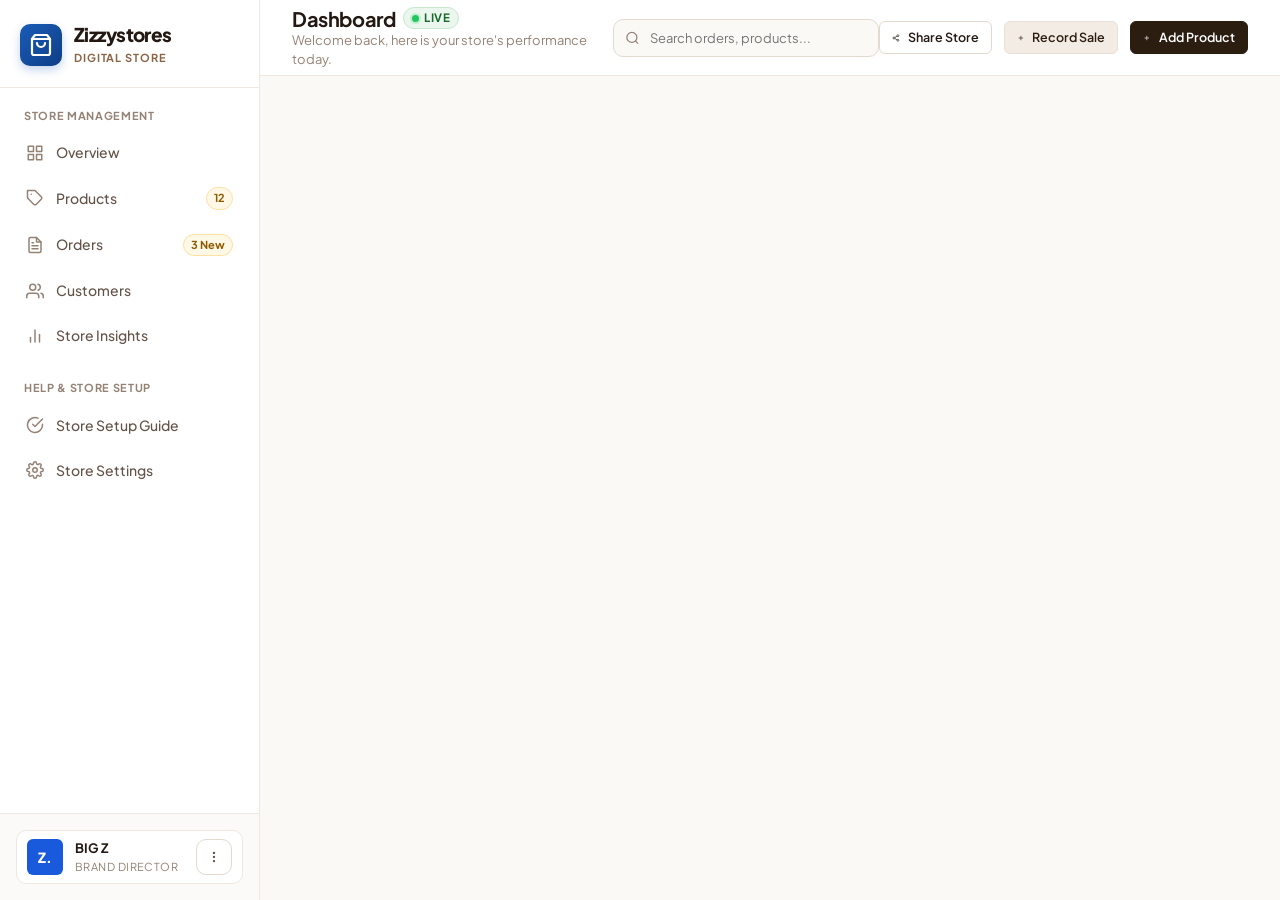
==== index.html @ 7c6d1702 "zizzystores" ====
<!DOCTYPE html>
<html lang="en">
<head>
  <meta charset="UTF-8">
  <meta name="viewport" content="width=device-width, initial-scale=1.0">
  <title>Zizzystores — Store Management Dashboard</title>
  <meta name="description" content="Simple, elegant, and beginner-friendly ecommerce management dashboard for Zizzystores.">

  <!-- Google Fonts: Plus Jakarta Sans -->
  <link rel="preconnect" href="https://fonts.googleapis.com">
  <link rel="preconnect" href="https://fonts.gstatic.com" crossorigin>
  <link href="https://fonts.googleapis.com/css2?family=Plus+Jakarta+Sans:wght@400;500;600;700;800&display=swap" rel="stylesheet">

  <!-- Zizzystores Stylesheets -->
  <link rel="stylesheet" href="css/variables.css">
  <link rel="stylesheet" href="css/base.css">
  <link rel="stylesheet" href="css/layout.css">
  <link rel="stylesheet" href="css/components.css">
  <link rel="stylesheet" href="css/responsive.css">
</head>
<body>

  <!-- Pure CSS Tab Routing Radio Controls -->
  <input type="radio" name="dashboard-tab" id="tab-overview" class="tab-radio" checked>
  <input type="radio" name="dashboard-tab" id="tab-products" class="tab-radio">
  <input type="radio" name="dashboard-tab" id="tab-orders" class="tab-radio">
  <input type="radio" name="dashboard-tab" id="tab-customers" class="tab-radio">
  <input type="radio" name="dashboard-tab" id="tab-insights" class="tab-radio">
  <input type="radio" name="dashboard-tab" id="tab-guide" class="tab-radio">
  <input type="radio" name="dashboard-tab" id="tab-settings" class="tab-radio">

  <div class="app-container">

    <!-- ====================================================================
         Sidebar Navigation
         ==================================================================== -->
    <aside class="sidebar" aria-label="Main Navigation">
      <!-- Brand Logo Header -->
      <div class="sidebar-header">
        <div class="brand-badge">
          <div class="brand-logo-box" aria-hidden="true">
            <svg viewBox="0 0 24 24" fill="none" stroke="currentColor" stroke-width="2.2" stroke-linecap="round" stroke-linejoin="round">
              <path d="M6 2L3 6v14a2 2 0 0 0 2 2h14a2 2 0 0 0 2-2V6l-3-4z"></path>
              <line x1="3" y1="6" x2="21" y2="6"></line>
              <path d="M16 10a4 4 0 0 1-8 0"></path>
            </svg>
          </div>
          <div>
            <span class="brand-logo-text">Zizzystores</span>
            <span class="brand-subtext">Digital Store</span>
          </div>
        </div>
      </div>

      <!-- Navigation Links -->
      <nav class="sidebar-nav">
        <!-- Main Group -->
        <div class="nav-group">
          <span class="nav-group-title">Store Management</span>
          <ul class="nav-list">
            <li>
              <label for="tab-overview" class="nav-item" tabindex="0">
                <span class="nav-item-content">
                  <svg class="nav-icon" viewBox="0 0 24 24" fill="none" stroke="currentColor" stroke-width="2" stroke-linecap="round" stroke-linejoin="round">
                    <rect x="3" y="3" width="7" height="7"></rect>
                    <rect x="14" y="3" width="7" height="7"></rect>
                    <rect x="14" y="14" width="7" height="7"></rect>
                    <rect x="3" y="14" width="7" height="7"></rect>
                  </svg>
                  <span>Overview</span>
                </span>
              </label>
            </li>
            <li>
              <label for="tab-products" class="nav-item" tabindex="0">
                <span class="nav-item-content">
                  <svg class="nav-icon" viewBox="0 0 24 24" fill="none" stroke="currentColor" stroke-width="2" stroke-linecap="round" stroke-linejoin="round">
                    <path d="M20.59 13.41l-7.17 7.17a2 2 0 0 1-2.83 0L2 12V2h10l8.59 8.59a2 2 0 0 1 0 2.82z"></path>
                    <line x1="7" y1="7" x2="7.01" y2="7"></line>
                  </svg>
                  <span>Products</span>
                </span>
                <span class="nav-badge">12</span>
              </label>
            </li>
            <li>
              <label for="tab-orders" class="nav-item" tabindex="0">
                <span class="nav-item-content">
                  <svg class="nav-icon" viewBox="0 0 24 24" fill="none" stroke="currentColor" stroke-width="2" stroke-linecap="round" stroke-linejoin="round">
                    <path d="M14 2H6a2 2 0 0 0-2 2v16a2 2 0 0 0 2 2h12a2 2 0 0 0 2-2V8z"></path>
                    <polyline points="14 2 14 8 20 8"></polyline>
                    <line x1="16" y1="13" x2="8" y2="13"></line>
                    <line x1="16" y1="17" x2="8" y2="17"></line>
                    <polyline points="10 9 9 9 8 9"></polyline>
                  </svg>
                  <span>Orders</span>
                </span>
                <span class="nav-badge">3 New</span>
              </label>
            </li>
            <li>
              <label for="tab-customers" class="nav-item" tabindex="0">
                <span class="nav-item-content">
                  <svg class="nav-icon" viewBox="0 0 24 24" fill="none" stroke="currentColor" stroke-width="2" stroke-linecap="round" stroke-linejoin="round">
                    <path d="M17 21v-2a4 4 0 0 0-4-4H5a4 4 0 0 0-4 4v2"></path>
                    <circle cx="9" cy="7" r="4"></circle>
                    <path d="M23 21v-2a4 4 0 0 0-3-3.87"></path>
                    <path d="M16 3.13a4 4 0 0 1 0 7.75"></path>
                  </svg>
                  <span>Customers</span>
                </span>
              </label>
            </li>
            <li>
              <label for="tab-insights" class="nav-item" tabindex="0">
                <span class="nav-item-content">
                  <svg class="nav-icon" viewBox="0 0 24 24" fill="none" stroke="currentColor" stroke-width="2" stroke-linecap="round" stroke-linejoin="round">
                    <line x1="18" y1="20" x2="18" y2="10"></line>
                    <line x1="12" y1="20" x2="12" y2="4"></line>
                    <line x1="6" y1="20" x2="6" y2="14"></line>
                  </svg>
                  <span>Store Insights</span>
                </span>
              </label>
            </li>
          </ul>
        </div>

        <!-- Secondary Guidance Group -->
        <div class="nav-group">
          <span class="nav-group-title">Help & Store Setup</span>
          <ul class="nav-list">
            <li>
              <label for="tab-guide" class="nav-item" tabindex="0">
                <span class="nav-item-content">
                  <svg class="nav-icon" viewBox="0 0 24 24" fill="none" stroke="currentColor" stroke-width="2" stroke-linecap="round" stroke-linejoin="round">
                    <path d="M22 11.08V12a10 10 0 1 1-5.93-9.14"></path>
                    <polyline points="22 4 12 14.01 9 11.01"></polyline>
                  </svg>
                  <span>Store Setup Guide</span>
                </span>
              </label>
            </li>
            <li>
              <label for="tab-settings" class="nav-item" tabindex="0">
                <span class="nav-item-content">
                  <svg class="nav-icon" viewBox="0 0 24 24" fill="none" stroke="currentColor" stroke-width="2" stroke-linecap="round" stroke-linejoin="round">
                    <circle cx="12" cy="12" r="3"></circle>
                    <path d="M19.4 15a1.65 1.65 0 0 0 .33 1.82l.06.06a2 2 0 0 1 0 2.83 2 2 0 0 1-2.83 0l-.06-.06a1.65 1.65 0 0 0-1.82-.33 1.65 1.65 0 0 0-1 1.51V21a2 2 0 0 1-2 2 2 2 0 0 1-2-2v-.09A1.65 1.65 0 0 0 9 19.4a1.65 1.65 0 0 0-1.82.33l-.06.06a2 2 0 0 1-2.83 0 2 2 0 0 1 0-2.83l.06-.06a1.65 1.65 0 0 0 .33-1.82 1.65 1.65 0 0 0-1.51-1H3a2 2 0 0 1-2-2 2 2 0 0 1 2-2h.09A1.65 1.65 0 0 0 4.6 9a1.65 1.65 0 0 0-.33-1.82l-.06-.06a2 2 0 0 1 0-2.83 2 2 0 0 1 2.83 0l.06.06a1.65 1.65 0 0 0 1.82.33H9a1.65 1.65 0 0 0 1-1.51V3a2 2 0 0 1 2-2 2 2 0 0 1 2 2v.09a1.65 1.65 0 0 0 1 1.51 1.65 1.65 0 0 0 1.82-.33l.06-.06a2 2 0 0 1 2.83 0 2 2 0 0 1 0 2.83l-.06.06a1.65 1.65 0 0 0-.33 1.82V9a1.65 1.65 0 0 0 1.51 1H21a2 2 0 0 1 2 2 2 2 0 0 1-2 2h-.09a1.65 1.65 0 0 0-1.51 1z"></path>
                  </svg>
                  <span>Store Settings</span>
                </span>
              </label>
            </li>
          </ul>
        </div>
      </nav>

      <!-- Sidebar User Profile Footer -->
      <div class="sidebar-footer">
        <div class="user-profile-card">
          <div class="user-avatar" aria-hidden="true">Z.</div>
          <div class="user-details">
            <p class="user-name">BIG Z</p>
            <p class="user-role">Brand Director</p>
          </div>
          <a href="#modal-settings" class="btn-icon" title="Account Details" aria-label="Account Details">
            <svg width="14" height="14" viewBox="0 0 24 24" fill="none" stroke="currentColor" stroke-width="2">
              <circle cx="12" cy="12" r="1"></circle>
              <circle cx="12" cy="5" r="1"></circle>
              <circle cx="12" cy="19" r="1"></circle>
            </svg>
          </a>
        </div>
      </div>
    </aside>

    <!-- ====================================================================
         Main Wrapper & Header
         ==================================================================== -->
    <main class="main-wrapper">
      
      <!-- Top Application Header -->
      <header class="top-header">
        <div class="header-left">
          <div class="header-title-wrap">
            <h1>
              <span>Dashboard</span>
              <span class="badge badge-success">
                <span class="status-dot dot-green"></span> Live
              </span>
            </h1>
            <p class="header-subtitle">Welcome back, here is your store's performance today.</p>
          </div>
        </div>

        <!-- Global Search -->
        <div class="header-search">
          <svg class="search-icon" viewBox="0 0 24 24" fill="none" stroke="currentColor" stroke-width="2">
            <circle cx="11" cy="11" r="8"></circle>
            <line x1="21" y1="21" x2="16.65" y2="16.65"></line>
          </svg>
          <input type="search" class="search-input" placeholder="Search orders, products..." aria-label="Search dashboard">
        </div>

        <!-- Header Quick Action Buttons -->
        <div class="header-actions">
          <a href="#modal-share-store" class="btn btn-secondary btn-sm" title="Share store link with buyers">
            <svg width="14" height="14" viewBox="0 0 24 24" fill="none" stroke="currentColor" stroke-width="2">
              <circle cx="18" cy="5" r="3"></circle>
              <circle cx="6" cy="12" r="3"></circle>
              <circle cx="18" cy="19" r="3"></circle>
              <line x1="8.59" y1="13.51" x2="15.42" y2="17.49"></line>
              <line x1="15.41" y1="6.51" x2="8.59" y2="10.49"></line>
            </svg>
            <span>Share Store</span>
          </a>
          <a href="#modal-record-sale" class="btn btn-accent btn-sm" title="Record an offline or WhatsApp sale">
            <svg width="14" height="14" viewBox="0 0 24 24" fill="none" stroke="currentColor" stroke-width="2">
              <line x1="12" y1="5" x2="12" y2="19"></line>
              <line x1="5" y1="12" x2="19" y2="12"></line>
            </svg>
            <span>Record Sale</span>
          </a>
          <a href="#modal-add-product" class="btn btn-primary btn-sm" title="Add a new product to your store">
            <svg width="14" height="14" viewBox="0 0 24 24" fill="none" stroke="currentColor" stroke-width="2">
              <line x1="12" y1="5" x2="12" y2="19"></line>
              <line x1="5" y1="12" x2="19" y2="12"></line>
            </svg>
            <span>Add Product</span>
          </a>
        </div>
      </header>

      <!-- Main Body Container -->
      <div class="content-body">

        <!-- ====================================================================
             VIEW 1: OVERVIEW (HOME DASHBOARD)
             ==================================================================== -->
        <section id="view-overview" class="view-section">
          
          <!-- Store Profile Hero Card -->
          <div class="store-profile-banner">
            <div class="store-profile-left">
              <div class="store-logo-avatar">
                <svg viewBox="0 0 24 24" fill="none" stroke="currentColor" stroke-width="2" stroke-linecap="round" stroke-linejoin="round">
                  <path d="M6 2L3 6v14a2 2 0 0 0 2 2h14a2 2 0 0 0 2-2V6l-3-4z"></path>
                  <line x1="3" y1="6" x2="21" y2="6"></line>
                  <path d="M16 10a4 4 0 0 1-8 0"></path>
                </svg>
              </div>
              <div class="store-info-meta">
                <span class="store-tagline-pill">
                  <span class="status-dot dot-green"></span> Brand Profile
                </span>
                <h2 class="store-name-title">Zizzystores</h2>
                <div class="store-contact-row">
                  <span class="contact-item">
                    <strong>Email:</strong> diorbaron2@gmail.com
                  </span>
                  <span class="contact-item">
                    <strong>Phone / WhatsApp:</strong> 09153625566
                  </span>
                </div>
              </div>
            </div>

            <div class="store-profile-right">
              <a href="#modal-share-store" class="live-domain-card" title="Open live store link modal">
                <span class="live-domain-label">Live Storefront</span>
                <span class="live-domain-url">
                  www.zizzystores.com
                  <svg width="14" height="14" viewBox="0 0 24 24" fill="none" stroke="currentColor" stroke-width="2">
                    <line x1="7" y1="17" x2="17" y2="7"></line>
                    <polyline points="7 7 17 7 17 17"></polyline>
                  </svg>
                </span>
              </a>
            </div>
          </div>

          <!-- "Get Your Store Ready" Beginner Progress Guide -->
          <div class="setup-guide-card">
            <div class="setup-header">
              <div class="setup-title-group">
                <h2>
                  <svg width="20" height="20" viewBox="0 0 24 24" fill="none" stroke="var(--brand-accent)" stroke-width="2">
                    <circle cx="12" cy="12" r="10"></circle>
                    <polyline points="12 6 12 12 14 14"></polyline>
                  </svg>
                  Get Your Store Ready for Buyers
                </h2>
                <p>Complete these simple steps to help customers find and buy your products easily.</p>
              </div>
              <span class="badge badge-info">3 of 4 Completed (75%)</span>
            </div>

            <!-- Progress Bar -->
            <div class="setup-progress-wrapper">
              <div class="progress-info">
                <span>Setup Progress</span>
                <span>75% Complete</span>
              </div>
              <div class="progress-bar-track">
                <div class="progress-bar-fill"></div>
              </div>
            </div>

            <!-- 4 Setup Steps -->
            <div class="setup-steps-grid">
              <div class="setup-step-item completed">
                <div class="step-top">
                  <span class="step-icon-badge">✓</span>
                  <div class="step-details">
                    <h3>1. Add First Products</h3>
                    <p>12 products listed in your online catalog.</p>
                  </div>
                </div>
                <span class="badge badge-success">Done</span>
              </div>

              <div class="setup-step-item completed">
                <div class="step-top">
                  <span class="step-icon-badge">✓</span>
                  <div class="step-details">
                    <h3>2. Connect WhatsApp</h3>
                    <p>Phone: 09153625566 configured for orders.</p>
                  </div>
                </div>
                <span class="badge badge-success">Done</span>
              </div>

              <div class="setup-step-item completed">
                <div class="step-top">
                  <span class="step-icon-badge">✓</span>
                  <div class="step-details">
                    <h3>3. Set Delivery Fees</h3>
                    <p>Standard delivery rates set for Lagos & Nationwide.</p>
                  </div>
                </div>
                <span class="badge badge-success">Done</span>
              </div>

              <div class="setup-step-item pending">
                <div class="step-top">
                  <span class="step-icon-badge">4</span>
                  <div class="step-details">
                    <h3>4. Share Store Link</h3>
                    <p>Send your store link to friends and social media.</p>
                  </div>
                </div>
                <a href="#modal-share-store" class="btn btn-primary btn-sm">Share Now</a>
              </div>
            </div>
          </div>

          <!-- Primary Metric Cards (4 Beginner-Friendly Cards) -->
          <div class="metrics-grid">
            
            <!-- Card 1: Total Sales -->
            <div class="metric-card metric-sales">
              <div class="metric-card-top">
                <div class="metric-icon-box">
                  <svg viewBox="0 0 24 24" fill="none" stroke="currentColor" stroke-width="2">
                    <line x1="12" y1="1" x2="12" y2="23"></line>
                    <path d="M17 5H9.5a3.5 3.5 0 0 0 0 7h5a3.5 3.5 0 0 1 0 7H6"></path>
                  </svg>
                </div>
                <span class="badge badge-success">+18.4% this month</span>
              </div>
              <div class="metric-label-group">
                <span class="metric-title">Total Sales</span>
                <p class="metric-explain">Money made from completed orders</p>
              </div>
              <div class="metric-value-row">
                <span class="metric-number"><span class="currency-symbol">₦</span>145,200</span>
                <span class="metric-subtag">🟢 14 paid orders</span>
              </div>
            </div>

            <!-- Card 2: Products Listed -->
            <div class="metric-card metric-products">
              <div class="metric-card-top">
                <div class="metric-icon-box">
                  <svg viewBox="0 0 24 24" fill="none" stroke="currentColor" stroke-width="2">
                    <path d="M21 16V8a2 2 0 0 0-1-1.73l-7-4a2 2 0 0 0-2 0l-7 4A2 2 0 0 0 3 8v8a2 2 0 0 0 1 1.73l7 4a2 2 0 0 0 2 0l7-4A2 2 0 0 0 21 16z"></path>
                  </svg>
                </div>
                <span class="badge badge-warning">2 Low in Stock</span>
              </div>
              <div class="metric-label-group">
                <span class="metric-title">Products</span>
                <p class="metric-explain">Items currently listed in your store</p>
              </div>
              <div class="metric-value-row">
                <span class="metric-number">12</span>
                <span class="text-subtle-hint">10 In Stock</span>
              </div>
            </div>

            <!-- Card 3: Store Visitors -->
            <div class="metric-card metric-visitors">
              <div class="metric-card-top">
                <div class="metric-icon-box">
                  <svg viewBox="0 0 24 24" fill="none" stroke="currentColor" stroke-width="2">
                    <path d="M1 12s4-8 11-8 11 8 11 8-4 8-11 8-11-8-11-8z"></path>
                    <circle cx="12" cy="12" r="3"></circle>
                  </svg>
                </div>
                <span class="badge badge-info">+34 this week</span>
              </div>
              <div class="metric-label-group">
                <span class="metric-title">Store Visitors</span>
                <p class="metric-explain">People who viewed your online store</p>
              </div>
              <div class="metric-value-row">
                <span class="metric-number">482</span>
                <span class="text-subtle-hint">72% mobile buyers</span>
              </div>
            </div>

            <!-- Card 4: Orders to Ship -->
            <div class="metric-card metric-orders">
              <div class="metric-card-top">
                <div class="metric-icon-box">
                  <svg viewBox="0 0 24 24" fill="none" stroke="currentColor" stroke-width="2">
                    <rect x="1" y="3" width="15" height="13"></rect>
                    <polygon points="16 8 20 8 23 11 23 16 16 16 16 8"></polygon>
                    <circle cx="5.5" cy="18.5" r="2.5"></circle>
                    <circle cx="18.5" cy="18.5" r="2.5"></circle>
                  </svg>
                </div>
                <span class="badge badge-warning">Action Needed</span>
              </div>
              <div class="metric-label-group">
                <span class="metric-title">Orders to Ship</span>
                <p class="metric-explain">Paid orders waiting to be packed</p>
              </div>
              <div class="metric-value-row">
                <span class="metric-number">3</span>
                <span class="text-subtle-hint">Ready for dispatch</span>
              </div>
            </div>

          </div>

          <!-- Main Split Section (Left: Sales Activity & Orders Ledger, Right: Quick Actions & Traffic) -->
          <div class="dashboard-split-layout">
            
            <!-- Left Column -->
            <div class="split-left-col">
              
              <!-- Weekly Sales Activity Bar Chart -->
              <div class="section-card">
                <div class="card-header-row">
                  <div class="card-title-group">
                    <h2>Weekly Sales Activity</h2>
                    <p>How much money your store made each day this week</p>
                  </div>
                  <span class="badge badge-neutral">This Week</span>
                </div>

                <div class="chart-container">
                  <div class="chart-bars-wrap">
                    <div class="chart-bar-col">
                      <div class="chart-bar-fill" style="height: 45%;">
                        <span class="chart-bar-tooltip">Mon: ₦18,000</span>
                      </div>
                      <span class="chart-bar-label">Mon</span>
                    </div>

                    <div class="chart-bar-col">
                      <div class="chart-bar-fill" style="height: 60%;">
                        <span class="chart-bar-tooltip">Tue: ₦24,500</span>
                      </div>
                      <span class="chart-bar-label">Tue</span>
                    </div>

                    <div class="chart-bar-col">
                      <div class="chart-bar-fill" style="height: 30%;">
                        <span class="chart-bar-tooltip">Wed: ₦12,000</span>
                      </div>
                      <span class="chart-bar-label">Wed</span>
                    </div>

                    <div class="chart-bar-col">
                      <div class="chart-bar-fill" style="height: 75%;">
                        <span class="chart-bar-tooltip">Thu: ₦32,000</span>
                      </div>
                      <span class="chart-bar-label">Thu</span>
                    </div>

                    <div class="chart-bar-col">
                      <div class="chart-bar-fill active-day" style="height: 90%;">
                        <span class="chart-bar-tooltip">Fri: ₦38,700</span>
                      </div>
                      <span class="chart-bar-label">Fri (Today)</span>
                    </div>

                    <div class="chart-bar-col">
                      <div class="chart-bar-fill" style="height: 50%;">
                        <span class="chart-bar-tooltip">Sat: ₦20,000</span>
                      </div>
                      <span class="chart-bar-label">Sat</span>
                    </div>

                    <div class="chart-bar-col">
                      <div class="chart-bar-fill" style="height: 25%;">
                        <span class="chart-bar-tooltip">Sun: ₦8,000</span>
                      </div>
                      <span class="chart-bar-label">Sun</span>
                    </div>
                  </div>
                </div>
              </div>

              <!-- Recent Orders Ledger -->
              <div class="section-card">
                <div class="card-header-row">
                  <div class="card-title-group">
                    <h2>Recent Customer Orders</h2>
                    <p>The latest purchases made by customers</p>
                  </div>
                  <label for="tab-orders" class="card-header-link" tabindex="0" role="button">
                    View All Orders →
                  </label>
                </div>

                <div class="data-table-container">
                  <table class="data-table">
                    <thead>
                      <tr>
                        <th>Order ID</th>
                        <th>Item Purchased</th>
                        <th>Amount</th>
                        <th>Payment</th>
                        <th>Fulfillment</th>
                      </tr>
                    </thead>
                    <tbody>
                      <tr>
                        <td>
                          <strong>ORD-138901-999</strong>
                          <span class="text-subtle-hint">Today, 11:20 AM</span>
                        </td>
                        <td>
                          <div class="table-product-cell">
                            <div class="table-product-thumb">👖</div>
                            <div class="table-product-info">
                              <h4>Short Carton Colour Chinos (x2)</h4>
                              <p>Buyer: Tunde Balogun</p>
                            </div>
                          </div>
                        </td>
                        <td><strong><span class="currency-symbol">₦</span>18,500</strong></td>
                        <td><span class="badge badge-success">Paid</span></td>
                        <td><a href="#modal-order-details" class="badge badge-warning">Ready to Ship</a></td>
                      </tr>

                      <tr>
                        <td>
                          <strong>ORD-138901-998</strong>
                          <span class="text-subtle-hint">Yesterday</span>
                        </td>
                        <td>
                          <div class="table-product-cell">
                            <div class="table-product-thumb">👕</div>
                            <div class="table-product-info">
                              <h4>Vintage Oversized Tee (x1)</h4>
                              <p>Buyer: Chidinma Eze</p>
                            </div>
                          </div>
                        </td>
                        <td><strong><span class="currency-symbol">₦</span>12,000</strong></td>
                        <td><span class="badge badge-success">Paid</span></td>
                        <td><span class="badge badge-info">Shipped</span></td>
                      </tr>

                      <tr>
                        <td>
                          <strong>ORD-138901-997</strong>
                          <span class="text-subtle-hint">2 days ago</span>
                        </td>
                        <td>
                          <div class="table-product-cell">
                            <div class="table-product-thumb">🧥</div>
                            <div class="table-product-info">
                              <h4>Cargo Streetwear Pants (x1)</h4>
                              <p>Buyer: Femi Adeyemi</p>
                            </div>
                          </div>
                        </td>
                        <td><strong><span class="currency-symbol">₦</span>22,000</strong></td>
                        <td><span class="badge badge-success">Paid</span></td>
                        <td><span class="badge badge-success">Delivered</span></td>
                      </tr>

                      <tr>
                        <td>
                          <strong>ORD-138901-996</strong>
                          <span class="text-subtle-hint">3 days ago</span>
                        </td>
                        <td>
                          <div class="table-product-cell">
                            <div class="table-product-thumb">🧦</div>
                            <div class="table-product-info">
                              <h4>Premium Cotton Crew Socks (x3)</h4>
                              <p>Buyer: Amaka Obi</p>
                            </div>
                          </div>
                        </td>
                        <td><strong><span class="currency-symbol">₦</span>6,500</strong></td>
                        <td><span class="badge badge-warning">Awaiting Pay</span></td>
                        <td><span class="badge badge-neutral">Pending</span></td>
                      </tr>
                    </tbody>
                  </table>
                </div>
              </div>

            </div>

            <!-- Right Column -->
            <div class="split-right-col">
              
              <!-- Quick Actions -->
              <div class="section-card">
                <div class="card-header-row">
                  <div class="card-title-group">
                    <h2>Quick Actions</h2>
                    <p>Common tasks for your store</p>
                  </div>
                </div>

                <div class="quick-actions-list">
                  <a href="#modal-add-product" class="action-card-link">
                    <div class="action-card-left">
                      <div class="action-card-icon">
                        <svg width="18" height="18" viewBox="0 0 24 24" fill="none" stroke="currentColor" stroke-width="2">
                          <line x1="12" y1="5" x2="12" y2="19"></line>
                          <line x1="5" y1="12" x2="19" y2="12"></line>
                        </svg>
                      </div>
                      <div>
                        <h4 class="action-card-title">Add New Product</h4>
                        <p class="action-card-desc">Upload pictures and set price</p>
                      </div>
                    </div>
                    <span>→</span>
                  </a>

                  <a href="#modal-record-sale" class="action-card-link">
                    <div class="action-card-left">
                      <div class="action-card-icon">
                        <svg width="18" height="18" viewBox="0 0 24 24" fill="none" stroke="currentColor" stroke-width="2">
                          <rect x="2" y="4" width="20" height="16" rx="2"></rect>
                          <line x1="6" y1="12" x2="18" y2="12"></line>
                        </svg>
                      </div>
                      <div>
                        <h4 class="action-card-title">Record Quick Sale</h4>
                        <p class="action-card-desc">Log sales made on WhatsApp or IG</p>
                      </div>
                    </div>
                    <span>→</span>
                  </a>

                  <a href="#modal-share-store" class="action-card-link">
                    <div class="action-card-left">
                      <div class="action-card-icon">
                        <svg width="18" height="18" viewBox="0 0 24 24" fill="none" stroke="currentColor" stroke-width="2">
                          <circle cx="18" cy="5" r="3"></circle>
                          <circle cx="6" cy="12" r="3"></circle>
                          <circle cx="18" cy="19" r="3"></circle>
                          <line x1="8.59" y1="13.51" x2="15.42" y2="17.49"></line>
                        </svg>
                      </div>
                      <div>
                        <h4 class="action-card-title">Share Storefront</h4>
                        <p class="action-card-desc">Copy link or get QR code</p>
                      </div>
                    </div>
                    <span>→</span>
                  </a>
                </div>
              </div>

              <!-- Visitor Sources Breakdown -->
              <div class="section-card">
                <div class="card-header-row">
                  <div class="card-title-group">
                    <h2>Where Buyers Come From</h2>
                    <p>Sources of your 482 store visitors</p>
                  </div>
                </div>

                <div class="source-row">
                  <div class="source-meta">
                    <span>WhatsApp Direct Messages</span>
                    <span>55% (265 visits)</span>
                  </div>
                  <div class="source-bar-track">
                    <div class="source-bar-fill fill-whatsapp"></div>
                  </div>
                </div>

                <div class="source-row">
                  <div class="source-meta">
                    <span>Instagram Profile & Bio</span>
                    <span>30% (144 visits)</span>
                  </div>
                  <div class="source-bar-track">
                    <div class="source-bar-fill fill-instagram"></div>
                  </div>
                </div>

                <div class="source-row">
                  <div class="source-meta">
                    <span>Direct Web Link</span>
                    <span>15% (73 visits)</span>
                  </div>
                  <div class="source-bar-track">
                    <div class="source-bar-fill fill-direct"></div>
                  </div>
                </div>
              </div>

              <!-- Beginner Daily Tip -->
              <div class="tip-banner">
                <div class="tip-banner-icon">
                  <svg width="22" height="22" viewBox="0 0 24 24" fill="none" stroke="currentColor" stroke-width="2">
                    <path d="M9 18h6"></path>
                    <path d="M10 22h4"></path>
                    <path d="M12 2a7 7 0 0 0-7 7c0 2.38 1.19 4.47 3 5.74V17a1 1 0 0 0 1 1h6a1 1 0 0 0 1-1v-2.26c1.81-1.27 3-3.36 3-5.74a7 7 0 0 0-7-7z"></path>
                  </svg>
                </div>
                <div>
                  <h4>Beginner Seller Tip</h4>
                  <p>Products with clear daylight photos sell 3x faster! Try placing your items near a window when taking pictures for your catalog.</p>
                </div>
              </div>

            </div>
          </div>

        </section>


        <!-- ====================================================================
             VIEW 2: PRODUCTS CATALOG
             ==================================================================== -->
        <section id="view-products" class="view-section">
          <div class="section-card">
            <div class="card-header-row">
              <div class="card-title-group">
                <h2>Product Catalog (12 Products)</h2>
                <p>Manage the items available for purchase in your Zizzystores shop</p>
              </div>
              <a href="#modal-add-product" class="btn btn-primary btn-sm">
                + Add New Product
              </a>
            </div>

            <div class="data-table-container">
              <table class="data-table">
                <thead>
                  <tr>
                    <th>Product Name</th>
                    <th>Category</th>
                    <th>Price</th>
                    <th>In Stock</th>
                    <th>Status</th>
                    <th>Actions</th>
                  </tr>
                </thead>
                <tbody>
                  <tr>
                    <td>
                      <div class="table-product-cell">
                        <div class="table-product-thumb">👖</div>
                        <div class="table-product-info">
                          <h4>Short Carton Colour Chinos</h4>
                          <p>SKU: ZZY-CHN-001</p>
                        </div>
                      </div>
                    </td>
                    <td>Men's Apparel</td>
                    <td><strong><span class="currency-symbol">₦</span>9,250</strong></td>
                    <td>6 items</td>
                    <td><span class="badge badge-success">In Stock</span></td>
                    <td><a href="#modal-add-product" class="btn btn-secondary btn-sm">Edit</a></td>
                  </tr>

                  <tr>
                    <td>
                      <div class="table-product-cell">
                        <div class="table-product-thumb">👕</div>
                        <div class="table-product-info">
                          <h4>Vintage Oversized Graphic Tee</h4>
                          <p>SKU: ZZY-TEE-004</p>
                        </div>
                      </div>
                    </td>
                    <td>Streetwear</td>
                    <td><strong><span class="currency-symbol">₦</span>12,000</strong></td>
                    <td>2 items</td>
                    <td><span class="badge badge-warning">Low Stock (2 left)</span></td>
                    <td><a href="#modal-add-product" class="btn btn-secondary btn-sm">Restock</a></td>
                  </tr>

                  <tr>
                    <td>
                      <div class="table-product-cell">
                        <div class="table-product-thumb">🧥</div>
                        <div class="table-product-info">
                          <h4>Cargo Streetwear Pants (Black)</h4>
                          <p>SKU: ZZY-CRG-002</p>
                        </div>
                      </div>
                    </td>
                    <td>Men's Apparel</td>
                    <td><strong><span class="currency-symbol">₦</span>22,000</strong></td>
                    <td>8 items</td>
                    <td><span class="badge badge-success">In Stock</span></td>
                    <td><a href="#modal-add-product" class="btn btn-secondary btn-sm">Edit</a></td>
                  </tr>

                  <tr>
                    <td>
                      <div class="table-product-cell">
                        <div class="table-product-thumb">🧦</div>
                        <div class="table-product-info">
                          <h4>Premium Cotton Crew Socks (Pack of 3)</h4>
                          <p>SKU: ZZY-SCK-009</p>
                        </div>
                      </div>
                    </td>
                    <td>Accessories</td>
                    <td><strong><span class="currency-symbol">₦</span>6,500</strong></td>
                    <td>14 packs</td>
                    <td><span class="badge badge-success">In Stock</span></td>
                    <td><a href="#modal-add-product" class="btn btn-secondary btn-sm">Edit</a></td>
                  </tr>

                  <tr>
                    <td>
                      <div class="table-product-cell">
                        <div class="table-product-thumb">🧢</div>
                        <div class="table-product-info">
                          <h4>Zizzystores Signature Suede Cap</h4>
                          <p>SKU: ZZY-CAP-003</p>
                        </div>
                      </div>
                    </td>
                    <td>Headwear</td>
                    <td><strong><span class="currency-symbol">₦</span>8,000</strong></td>
                    <td>1 item</td>
                    <td><span class="badge badge-warning">Low Stock (1 left)</span></td>
                    <td><a href="#modal-add-product" class="btn btn-secondary btn-sm">Restock</a></td>
                  </tr>

                  <tr>
                    <td>
                      <div class="table-product-cell">
                        <div class="table-product-thumb">👟</div>
                        <div class="table-product-info">
                          <h4>Casual Minimalist Canvas Sneakers</h4>
                          <p>SKU: ZZY-SNK-011</p>
                        </div>
                      </div>
                    </td>
                    <td>Footwear</td>
                    <td><strong><span class="currency-symbol">₦</span>28,500</strong></td>
                    <td>0 items</td>
                    <td><span class="badge badge-neutral">Out of Stock</span></td>
                    <td><a href="#modal-add-product" class="btn btn-secondary btn-sm">Restock</a></td>
                  </tr>
                </tbody>
              </table>
            </div>
          </div>
        </section>


        <!-- ====================================================================
             VIEW 3: ORDERS LEDGER
             ==================================================================== -->
        <section id="view-orders" class="view-section">
          <div class="section-card">
            <div class="card-header-row">
              <div class="card-title-group">
                <h2>Orders Ledger</h2>
                <p>All customer purchases made online and recorded offline</p>
              </div>
              <a href="#modal-record-sale" class="btn btn-primary btn-sm">
                + Record Quick Sale
              </a>
            </div>

            <div class="data-table-container">
              <table class="data-table">
                <thead>
                  <tr>
                    <th>Order Number</th>
                    <th>Customer Name</th>
                    <th>Items Ordered</th>
                    <th>Total Price</th>
                    <th>Payment Status</th>
                    <th>Fulfillment</th>
                    <th>Action</th>
                  </tr>
                </thead>
                <tbody>
                  <tr>
                    <td><strong>ORD-138901-999</strong></td>
                    <td>
                      <strong>Tunde Balogun</strong>
                      <span class="text-subtle-hint">📞 08034567891 (Lagos)</span>
                    </td>
                    <td>2x Short Carton Chinos</td>
                    <td><strong><span class="currency-symbol">₦</span>18,500</strong></td>
                    <td><span class="badge badge-success">Paid (Bank Card)</span></td>
                    <td><span class="badge badge-warning">Ready to Ship</span></td>
                    <td><a href="#modal-order-details" class="btn btn-secondary btn-sm">View Details</a></td>
                  </tr>

                  <tr>
                    <td><strong>ORD-138901-998</strong></td>
                    <td>
                      <strong>Chidinma Eze</strong>
                      <span class="text-subtle-hint">📞 09012345678 (Abuja)</span>
                    </td>
                    <td>1x Vintage Oversized Tee</td>
                    <td><strong><span class="currency-symbol">₦</span>12,000</strong></td>
                    <td><span class="badge badge-success">Paid (Transfer)</span></td>
                    <td><span class="badge badge-info">Shipped</span></td>
                    <td><a href="#modal-order-details" class="btn btn-secondary btn-sm">View Details</a></td>
                  </tr>

                  <tr>
                    <td><strong>ORD-138901-997</strong></td>
                    <td>
                      <strong>Femi Adeyemi</strong>
                      <span class="text-subtle-hint">📞 08123456789 (Ibadan)</span>
                    </td>
                    <td>1x Cargo Pants</td>
                    <td><strong><span class="currency-symbol">₦</span>22,000</strong></td>
                    <td><span class="badge badge-success">Paid (WhatsApp)</span></td>
                    <td><span class="badge badge-success">Delivered</span></td>
                    <td><a href="#modal-order-details" class="btn btn-secondary btn-sm">View Details</a></td>
                  </tr>

                  <tr>
                    <td><strong>ORD-138901-996</strong></td>
                    <td>
                      <strong>Amaka Obi</strong>
                      <span class="text-subtle-hint">📞 07098765432 (Port Harcourt)</span>
                    </td>
                    <td>3x Cotton Crew Socks</td>
                    <td><strong><span class="currency-symbol">₦</span>6,500</strong></td>
                    <td><span class="badge badge-warning">Awaiting Payment</span></td>
                    <td><span class="badge badge-neutral">Pending</span></td>
                    <td><a href="#modal-order-details" class="btn btn-secondary btn-sm">View Details</a></td>
                  </tr>
                </tbody>
              </table>
            </div>
          </div>
        </section>


        <!-- ====================================================================
             VIEW 4: CUSTOMERS DIRECTORY
             ==================================================================== -->
        <section id="view-customers" class="view-section">
          <div class="section-card">
            <div class="card-header-row">
              <div class="card-title-group">
                <h2>Customer Directory</h2>
                <p>People who have bought items from your store</p>
              </div>
            </div>

            <div class="data-table-container">
              <table class="data-table">
                <thead>
                  <tr>
                    <th>Customer Name</th>
                    <th>Phone / WhatsApp</th>
                    <th>Location</th>
                    <th>Total Orders</th>
                    <th>Total Money Spent</th>
                    <th>Last Order</th>
                  </tr>
                </thead>
                <tbody>
                  <tr>
                    <td><strong>Tunde Balogun</strong></td>
                    <td>08034567891</td>
                    <td>Lekki Phase 1, Lagos</td>
                    <td>3 orders</td>
                    <td><strong><span class="currency-symbol">₦</span>54,200</strong></td>
                    <td>Today</td>
                  </tr>
                  <tr>
                    <td><strong>Chidinma Eze</strong></td>
                    <td>09012345678</td>
                    <td>Wuse 2, Abuja</td>
                    <td>2 orders</td>
                    <td><strong><span class="currency-symbol">₦</span>31,500</strong></td>
                    <td>Yesterday</td>
                  </tr>
                  <tr>
                    <td><strong>Femi Adeyemi</strong></td>
                    <td>08123456789</td>
                    <td>Bodija, Ibadan</td>
                    <td>1 order</td>
                    <td><strong><span class="currency-symbol">₦</span>22,000</strong></td>
                    <td>2 days ago</td>
                  </tr>
                  <tr>
                    <td><strong>Amaka Obi</strong></td>
                    <td>07098765432</td>
                    <td>GRA, Port Harcourt</td>
                    <td>1 order</td>
                    <td><strong><span class="currency-symbol">₦</span>6,500</strong></td>
                    <td>3 days ago</td>
                  </tr>
                </tbody>
              </table>
            </div>
          </div>
        </section>


        <!-- ====================================================================
             VIEW 5: STORE INSIGHTS
             ==================================================================== -->
        <section id="view-insights" class="view-section">
          <div class="metrics-grid">
            <div class="metric-card">
              <div class="metric-label-group">
                <span class="metric-title">Average Order Value</span>
                <p class="metric-explain">Average money spent per purchase</p>
              </div>
              <span class="metric-number"><span class="currency-symbol">₦</span>14,800</span>
            </div>

            <div class="metric-card">
              <div class="metric-label-group">
                <span class="metric-title">Repeat Buyer Rate</span>
                <p class="metric-explain">Buyers who ordered more than once</p>
              </div>
              <span class="metric-number">42%</span>
            </div>

            <div class="metric-card">
              <div class="metric-label-group">
                <span class="metric-title">Top Selling Category</span>
                <p class="metric-explain">Most popular items in store</p>
              </div>
              <span class="metric-number">Men's Chinos</span>
            </div>

            <div class="metric-card">
              <div class="metric-label-group">
                <span class="metric-title">Store Conversion</span>
                <p class="metric-explain">Visitors who placed an order</p>
              </div>
              <span class="metric-number">3.7%</span>
            </div>
          </div>

          <div class="section-card">
            <div class="card-header-row">
              <div class="card-title-group">
                <h2>Top 3 Best Selling Products</h2>
                <p>Items generating the most revenue for Zizzystores</p>
              </div>
            </div>

            <div class="source-row">
              <div class="source-meta">
                <span>1. Short Carton Colour Chinos (38 sales)</span>
                <span>₦70,300</span>
              </div>
              <div class="source-bar-track">
                <div class="source-bar-fill" style="width: 80%; background: var(--brand-primary);"></div>
              </div>
            </div>

            <div class="source-row">
              <div class="source-meta">
                <span>2. Cargo Streetwear Pants (24 sales)</span>
                <span>₦48,000</span>
              </div>
              <div class="source-bar-track">
                <div class="source-bar-fill" style="width: 55%; background: var(--brand-accent);"></div>
              </div>
            </div>

            <div class="source-row">
              <div class="source-meta">
                <span>3. Vintage Oversized Graphic Tee (16 sales)</span>
                <span>₦26,900</span>
              </div>
              <div class="source-bar-track">
                <div class="source-bar-fill" style="width: 35%; background: #C4A482;"></div>
              </div>
            </div>
          </div>
        </section>


        <!-- ====================================================================
             VIEW 6: STORE SETUP GUIDE & HELP
             ==================================================================== -->
        <section id="view-guide" class="view-section">
          <div class="section-card">
            <div class="card-header-row">
              <div class="card-title-group">
                <h2>Beginner Store Guides & FAQs</h2>
                <p>Everything you need to know about managing your store and getting sales</p>
              </div>
            </div>

            <div class="quick-actions-list">
              <div class="tip-banner" style="margin-bottom: 12px;">
                <div class="tip-banner-icon">💬</div>
                <div>
                  <h4>How to share your store link on WhatsApp</h4>
                  <p>Open WhatsApp > Status > Paste your link: <strong>www.zizzystores.com</strong> along with a nice photo of your newest product.</p>
                </div>
              </div>

              <div class="tip-banner" style="margin-bottom: 12px;">
                <div class="tip-banner-icon">📦</div>
                <div>
                  <h4>How order fulfillment works</h4>
                  <p>When a buyer places an order, you will see it in the "Orders" tab. Pack the items, send them with your dispatch rider, and click "Mark as Shipped".</p>
                </div>
              </div>

              <div class="tip-banner">
                <div class="tip-banner-icon">💳</div>
                <div>
                  <h4>How you receive your money</h4>
                  <p>Payments made online go directly into your linked Nigerian bank account within 24 hours.</p>
                </div>
              </div>
            </div>
          </div>
        </section>


        <!-- ====================================================================
             VIEW 7: STORE SETTINGS
             ==================================================================== -->
        <section id="view-settings" class="view-section">
          <div class="section-card">
            <div class="card-header-row">
              <div class="card-title-group">
                <h2>Store Settings & Preferences</h2>
                <p>Manage store name, contact phone, delivery fees, and bank payout details</p>
              </div>
            </div>

            <form action="#" method="get" onsubmit="return false;">
              <div class="form-group">
                <label class="form-label" for="setting-store-name">Store Name</label>
                <input type="text" id="setting-store-name" class="form-input" value="Zizzystores">
              </div>

              <div class="form-group">
                <label class="form-label" for="setting-phone">WhatsApp & Phone Number</label>
                <input type="tel" id="setting-phone" class="form-input" value="09153625566">
                <p class="form-help">Buyers can click this number to chat directly with you.</p>
              </div>

              <div class="form-group">
                <label class="form-label" for="setting-email">Contact Email</label>
                <input type="email" id="setting-email" class="form-input" value="diorbaron2@gmail.com">
              </div>

              <div class="form-group">
                <label class="form-label" for="setting-delivery">Default Delivery Fee (Lagos)</label>
                <input type="text" id="setting-delivery" class="form-input" value="₦2,500">
              </div>

              <button type="submit" class="btn btn-primary">Save Settings</button>
            </form>
          </div>
        </section>

      </div>
    </main>

    <!-- ====================================================================
         Mobile Bottom Navigation Bar
         ==================================================================== -->
    <nav class="mobile-bottom-nav" aria-label="Mobile Bottom Navigation">
      <label for="tab-overview" class="mobile-nav-btn" tabindex="0">
        <svg viewBox="0 0 24 24" fill="none" stroke="currentColor" stroke-width="2">
          <rect x="3" y="3" width="7" height="7"></rect>
          <rect x="14" y="3" width="7" height="7"></rect>
          <rect x="14" y="14" width="7" height="7"></rect>
          <rect x="3" y="14" width="7" height="7"></rect>
        </svg>
        <span>Home</span>
      </label>

      <label for="tab-products" class="mobile-nav-btn" tabindex="0">
        <svg viewBox="0 0 24 24" fill="none" stroke="currentColor" stroke-width="2">
          <path d="M20.59 13.41l-7.17 7.17a2 2 0 0 1-2.83 0L2 12V2h10l8.59 8.59a2 2 0 0 1 0 2.82z"></path>
        </svg>
        <span>Products</span>
      </label>

      <label for="tab-orders" class="mobile-nav-btn" tabindex="0">
        <svg viewBox="0 0 24 24" fill="none" stroke="currentColor" stroke-width="2">
          <path d="M14 2H6a2 2 0 0 0-2 2v16a2 2 0 0 0 2 2h12a2 2 0 0 0 2-2V8z"></path>
        </svg>
        <span>Orders</span>
      </label>

      <label for="tab-customers" class="mobile-nav-btn" tabindex="0">
        <svg viewBox="0 0 24 24" fill="none" stroke="currentColor" stroke-width="2">
          <path d="M17 21v-2a4 4 0 0 0-4-4H5a4 4 0 0 0-4 4v2"></path>
          <circle cx="9" cy="7" r="4"></circle>
        </svg>
        <span>Customers</span>
      </label>

      <label for="tab-insights" class="mobile-nav-btn" tabindex="0">
        <svg viewBox="0 0 24 24" fill="none" stroke="currentColor" stroke-width="2">
          <line x1="18" y1="20" x2="18" y2="10"></line>
          <line x1="12" y1="20" x2="12" y2="4"></line>
          <line x1="6" y1="20" x2="6" y2="14"></line>
        </svg>
        <span>Insights</span>
      </label>
    </nav>

  </div>

  <!-- ====================================================================
       PURE CSS MODALS (Using :target pseudo-class)
       ==================================================================== -->

  <!-- Modal 1: Add New Product -->
  <div id="modal-add-product" class="modal-overlay" role="dialog" aria-labelledby="modal-add-title">
    <div class="modal-card">
      <div class="modal-header">
        <h3 id="modal-add-title">Add New Product</h3>
        <a href="#" class="modal-close-btn" aria-label="Close dialog">&times;</a>
      </div>
      <div class="modal-body">
        <form action="#" method="get" onsubmit="return false;">
          <div class="form-group">
            <label class="form-label" for="new-product-title">Product Name *</label>
            <input type="text" id="new-product-title" class="form-input" placeholder="e.g. Vintage Cotton Baggy Jeans" required>
            <p class="form-help">Use a clear, descriptive name that customers search for.</p>
          </div>

          <div class="form-group">
            <label class="form-label" for="new-product-price">Selling Price (₦) *</label>
            <input type="number" id="new-product-price" class="form-input" placeholder="e.g. 15000" required>
          </div>

          <div class="form-group">
            <label class="form-label" for="new-product-category">Product Category</label>
            <select id="new-product-category" class="form-select">
              <option>Men's Apparel</option>
              <option>Streetwear</option>
              <option>Footwear</option>
              <option>Accessories & Caps</option>
              <option>Women's Apparel</option>
            </select>
          </div>

          <div class="form-group">
            <label class="form-label" for="new-product-stock">Number of Items in Stock *</label>
            <input type="number" id="new-product-stock" class="form-input" placeholder="e.g. 10" value="5" required>
          </div>

          <div class="form-group">
            <label class="form-label" for="new-product-desc">Short Description</label>
            <textarea id="new-product-desc" class="form-textarea" placeholder="Describe the material, size fit, and colors available..."></textarea>
          </div>
        </form>
      </div>
      <div class="modal-footer">
        <a href="#" class="btn btn-secondary">Cancel</a>
        <a href="#" class="btn btn-primary">Save & Add Product</a>
      </div>
    </div>
  </div>

  <!-- Modal 2: Record Quick Sale -->
  <div id="modal-record-sale" class="modal-overlay" role="dialog" aria-labelledby="modal-sale-title">
    <div class="modal-card">
      <div class="modal-header">
        <h3 id="modal-sale-title">Record a Quick Sale</h3>
        <a href="#" class="modal-close-btn" aria-label="Close dialog">&times;</a>
      </div>
      <div class="modal-body">
        <p style="margin-bottom: 16px; font-size: 0.8125rem;">Log a sale made on WhatsApp, Instagram DM, or in person to keep your store inventory and sales accurate.</p>
        <form action="#" method="get" onsubmit="return false;">
          <div class="form-group">
            <label class="form-label" for="sale-customer-name">Customer Name</label>
            <input type="text" id="sale-customer-name" class="form-input" placeholder="e.g. Tunde Johnson">
          </div>

          <div class="form-group">
            <label class="form-label" for="sale-phone">Customer WhatsApp / Phone</label>
            <input type="tel" id="sale-phone" class="form-input" placeholder="e.g. 08012345678">
          </div>

          <div class="form-group">
            <label class="form-label" for="sale-product-select">Select Product Sold</label>
            <select id="sale-product-select" class="form-select">
              <option>Short Carton Colour Chinos (₦9,250)</option>
              <option>Vintage Oversized Graphic Tee (₦12,000)</option>
              <option>Cargo Streetwear Pants (₦22,000)</option>
              <option>Premium Cotton Crew Socks (₦6,500)</option>
            </select>
          </div>

          <div class="form-group">
            <label class="form-label" for="sale-amount">Total Amount Paid (₦)</label>
            <input type="number" id="sale-amount" class="form-input" placeholder="e.g. 18500" value="18500">
          </div>

          <div class="form-group">
            <label class="form-label" for="sale-status">Payment Status</label>
            <select id="sale-status" class="form-select">
              <option>Paid (Bank Transfer / Cash)</option>
              <option>Awaiting Payment</option>
            </select>
          </div>
        </form>
      </div>
      <div class="modal-footer">
        <a href="#" class="btn btn-secondary">Cancel</a>
        <a href="#" class="btn btn-primary">Record Sale</a>
      </div>
    </div>
  </div>

  <!-- Modal 3: Share Storefront -->
  <div id="modal-share-store" class="modal-overlay" role="dialog" aria-labelledby="modal-share-title">
    <div class="modal-card">
      <div class="modal-header">
        <h3 id="modal-share-title">Share Your Store Link</h3>
        <a href="#" class="modal-close-btn" aria-label="Close dialog">&times;</a>
      </div>
      <div class="modal-body" style="text-align: center;">
        <div class="brand-logo-box" style="margin: 0 auto 16px auto; width: 56px; height: 56px;">
          <svg viewBox="0 0 24 24" fill="none" stroke="currentColor" stroke-width="2.2">
            <path d="M6 2L3 6v14a2 2 0 0 0 2 2h14a2 2 0 0 0 2-2V6l-3-4z"></path>
            <line x1="3" y1="6" x2="21" y2="6"></line>
            <path d="M16 10a4 4 0 0 1-8 0"></path>
          </svg>
        </div>

        <h4 style="font-size: 1.125rem; margin-bottom: 4px;">Zizzystores Online Storefront</h4>
        <p style="font-size: 0.8125rem; color: var(--text-muted); margin-bottom: 16px;">Copy your store link below to paste into your Instagram bio, WhatsApp status, or TikTok.</p>

        <div class="form-group">
          <input type="text" class="form-input" value="https://www.zizzystores.com" readonly style="text-align: center; font-weight: 700; background: var(--bg-canvas-subtle);">
        </div>

        <div style="display: flex; gap: 10px; justify-content: center; margin-top: 16px;">
          <a href="#" class="btn btn-primary" style="background: #25D366; border-color: #25D366;">
            Share on WhatsApp 💬
          </a>
          <a href="#" class="btn btn-secondary">
            Copy Link 📋
          </a>
        </div>
      </div>
      <div class="modal-footer">
        <a href="#" class="btn btn-secondary">Done</a>
      </div>
    </div>
  </div>

  <!-- Modal 4: Order Details -->
  <div id="modal-order-details" class="modal-overlay" role="dialog" aria-labelledby="modal-order-title">
    <div class="modal-card">
      <div class="modal-header">
        <h3 id="modal-order-title">Order Details: ORD-138901-999</h3>
        <a href="#" class="modal-close-btn" aria-label="Close dialog">&times;</a>
      </div>
      <div class="modal-body">
        <div class="store-contact-row" style="margin-bottom: 16px;">
          <span><strong>Customer:</strong> Tunde Balogun</span>
          <span><strong>Phone:</strong> 08034567891</span>
        </div>

        <div style="background: var(--bg-canvas); padding: 14px; border-radius: var(--radius-md); border: 1px solid var(--border-subtle); margin-bottom: 16px;">
          <h4 style="margin-bottom: 8px;">Delivery Address:</h4>
          <p style="font-size: 0.8125rem;">Plot 14, Admiralty Way, Lekki Phase 1, Lagos State</p>
        </div>

        <h4 style="margin-bottom: 8px;">Items in this order:</h4>
        <div class="data-table-container" style="margin-bottom: 16px;">
          <table class="data-table">
            <thead>
              <tr>
                <th>Item</th>
                <th>Qty</th>
                <th>Price</th>
              </tr>
            </thead>
            <tbody>
              <tr>
                <td>Short Carton Colour Chinos</td>
                <td>2</td>
                <td>₦18,500</td>
              </tr>
            </tbody>
          </table>
        </div>

        <div class="source-meta" style="font-size: 0.9375rem;">
          <span>Total Order Value:</span>
          <strong>₦18,500 (Paid)</strong>
        </div>
      </div>
      <div class="modal-footer">
        <a href="#" class="btn btn-secondary">Close</a>
        <a href="#" class="btn btn-primary">Mark as Shipped 🚚</a>
      </div>
    </div>
  </div>

</body>
</html>
---- css/variables.css ----
/* ==========================================================================
   Zizzystores Design System - CSS Variables & Tokens
   ========================================================================== */

:root {
  /* Canvas & Surface Colors */
  --bg-canvas: #FBF9F5;
  --bg-canvas-subtle: #F5EFE9;
  --bg-card: #FFFFFF;
  --bg-card-muted: #F8F4F0;
  --bg-card-hover: #FCFAF7;

  /* Brand Espresso & Warm Brown Hierarchy */
  --brand-primary: #2C1D11;
  --brand-primary-hover: #3E2918;
  --brand-accent: #8C6547;
  --brand-accent-light: #C4A482;
  --brand-accent-subtle: #F3ECE4;
  --brand-accent-tint: #EBE0D5;

  /* Typography Colors */
  --text-primary: #231812;
  --text-secondary: #635246;
  --text-muted: #948275;

  /* Border & Divider Colors */
  --border-subtle: #EFE8E0;
  --border-default: #E3D9CE;
  --border-strong: #CFC2B3;

  /* Status Colors (Soft, accessible badges) */
  --status-success-bg: #EBF7EE;
  --status-success-text: #19692C;
  --status-success-border: #C8E8CE;

  --status-warning-bg: #FFF8E6;
  --status-warning-text: #8C5B00;
  --status-warning-border: #FFE0A3;

  --status-info-bg: #EEF4FC;
  --status-info-text: #1A538C;
  --status-info-border: #C5DCF7;

  --status-neutral-bg: #F4EFEA;
  --status-neutral-text: #594539;
  --status-neutral-border: #E3D9CE;

  /* Metric Icon Accents */
  --metric-sales-bg: #F8F3ED;
  --metric-sales-accent: #8C6547;
  --metric-orders-bg: #EEF7EF;
  --metric-orders-accent: #2A7E3B;
  --metric-products-bg: #FDF4E7;
  --metric-products-accent: #B36800;
  --metric-visitors-bg: #F0F4FA;
  --metric-visitors-accent: #2C5F9E;

  /* Border Radius Scale */
  --radius-xs: 4px;
  --radius-sm: 6px;
  --radius-md: 10px;
  --radius-lg: 14px;
  --radius-xl: 20px;
  --radius-full: 9999px;

  /* Shadows */
  --shadow-xs: 0 1px 2px rgba(44, 29, 17, 0.04);
  --shadow-sm: 0 2px 6px rgba(44, 29, 17, 0.05), 0 1px 2px rgba(44, 29, 17, 0.03);
  --shadow-md: 0 6px 18px rgba(44, 29, 17, 0.06), 0 2px 6px rgba(44, 29, 17, 0.04);
  --shadow-modal: 0 20px 48px rgba(44, 29, 17, 0.18), 0 6px 16px rgba(44, 29, 17, 0.08);

  /* Typography & Transitions */
  --font-main: 'Plus Jakarta Sans', -apple-system, BlinkMacSystemFont, 'Segoe UI', Roboto, sans-serif;
  --transition-fast: 150ms ease;
  --transition-base: 220ms cubic-bezier(0.16, 1, 0.3, 1);

  /* Layout Dimensions */
  --sidebar-width: 260px;
  --header-height: 76px;
  --mobile-nav-height: 64px;
}
---- css/base.css ----
/* ==========================================================================
   Zizzystores Design System - Base Reset & Typography
   ========================================================================== */

@import url('https://fonts.googleapis.com/css2?family=Plus+Jakarta+Sans:wght@400;500;600;700;800&display=swap');

*, *::before, *::after {
  box-sizing: border-box;
  margin: 0;
  padding: 0;
}

html {
  font-size: 16px;
  -webkit-font-smoothing: antialiased;
  -moz-osx-font-smoothing: grayscale;
  scroll-behavior: smooth;
}

body {
  font-family: var(--font-main);
  background-color: var(--bg-canvas);
  color: var(--text-primary);
  line-height: 1.5;
  min-height: 100vh;
  overflow-x: hidden;
}

:focus-visible {
  outline: 2px solid var(--brand-accent);
  outline-offset: 2px;
}

h1, h2, h3, h4, h5, h6 {
  color: var(--text-primary);
  font-weight: 700;
  line-height: 1.25;
  letter-spacing: -0.02em;
}

h1 { font-size: 1.625rem; }
h2 { font-size: 1.25rem; }
h3 { font-size: 1.0625rem; }
h4 { font-size: 0.9375rem; }

p {
  color: var(--text-secondary);
  font-size: 0.9375rem;
}

a {
  color: inherit;
  text-decoration: none;
}

button, input, select, textarea {
  font: inherit;
}

button {
  cursor: pointer;
  border: none;
  background: none;
}

img, svg {
  display: block;
  max-width: 100%;
}

table {
  width: 100%;
  border-collapse: collapse;
  text-align: left;
}

/* Custom Scrollbars */
::-webkit-scrollbar {
  width: 6px;
  height: 6px;
}
::-webkit-scrollbar-track {
  background: var(--bg-canvas);
}
::-webkit-scrollbar-thumb {
  background: var(--border-strong);
  border-radius: var(--radius-full);
}
::-webkit-scrollbar-thumb:hover {
  background: var(--brand-accent);
}

/* Utilities */
.text-subtle-hint {
  font-size: 0.8125rem;
  color: var(--text-muted);
  display: block;
  margin-top: 2px;
}

.currency-symbol {
  font-family: system-ui, -apple-system, sans-serif;
  font-weight: 600;
}
---- css/layout.css ----
/* ==========================================================================
   Zizzystores Design System - Layout & Navigation Architecture
   Pure CSS Radio-driven tab routing
   ========================================================================== */

.app-container {
  display: flex;
  min-height: 100vh;
  width: 100%;
  position: relative;
  background-color: var(--bg-canvas);
}

.tab-radio {
  position: absolute;
  opacity: 0;
  pointer-events: none;
  width: 0;
  height: 0;
}

/* ==========================================================================
   Sidebar Navigation
   ========================================================================== */
.sidebar {
  width: var(--sidebar-width);
  background: #FFFFFF;
  border-right: 1px solid var(--border-subtle);
  display: flex;
  flex-direction: column;
  position: fixed;
  top: 0;
  bottom: 0;
  left: 0;
  z-index: 40;
  transition: transform var(--transition-base);
}

.sidebar-header {
  padding: 24px 20px 20px 20px;
  border-bottom: 1px solid var(--border-subtle);
}

.brand-badge {
  display: flex;
  align-items: center;
  gap: 12px;
}

.brand-logo-box {
  width: 42px;
  height: 42px;
  background: linear-gradient(135deg, #1A5CB8 0%, #0F3E85 100%);
  border-radius: var(--radius-md);
  display: flex;
  align-items: center;
  justify-content: center;
  color: #FFFFFF;
  box-shadow: 0 4px 10px rgba(26, 92, 184, 0.25);
  flex-shrink: 0;
}

.brand-logo-box svg {
  width: 24px;
  height: 24px;
}

.brand-logo-text {
  font-weight: 800;
  font-size: 1.1875rem;
  letter-spacing: -0.03em;
  color: var(--text-primary);
  line-height: 1.1;
}

.brand-subtext {
  font-size: 0.6875rem;
  font-weight: 700;
  text-transform: uppercase;
  letter-spacing: 0.08em;
  color: var(--brand-accent);
  display: block;
  margin-top: 2px;
}

.sidebar-nav {
  flex: 1;
  padding: 20px 14px;
  overflow-y: auto;
  display: flex;
  flex-direction: column;
  gap: 24px;
}

.nav-group-title {
  font-size: 0.6875rem;
  font-weight: 700;
  text-transform: uppercase;
  letter-spacing: 0.06em;
  color: var(--text-muted);
  padding: 0 10px 8px 10px;
  display: block;
}

.nav-list {
  list-style: none;
  display: flex;
  flex-direction: column;
  gap: 4px;
}

.nav-item {
  display: flex;
  align-items: center;
  justify-content: space-between;
  padding: 10px 12px;
  border-radius: var(--radius-md);
  font-size: 0.875rem;
  font-weight: 500;
  color: var(--text-secondary);
  cursor: pointer;
  transition: all var(--transition-fast);
  user-select: none;
}

.nav-item:hover {
  background: var(--bg-canvas-subtle);
  color: var(--brand-primary);
}

.nav-item-content {
  display: flex;
  align-items: center;
  gap: 12px;
}

.nav-icon {
  width: 18px;
  height: 18px;
  color: var(--text-muted);
  transition: color var(--transition-fast);
  flex-shrink: 0;
}

.nav-badge {
  font-size: 0.6875rem;
  font-weight: 700;
  padding: 2px 7px;
  border-radius: var(--radius-full);
  background: var(--status-warning-bg);
  color: var(--status-warning-text);
  border: 1px solid var(--status-warning-border);
}

.sidebar-footer {
  padding: 16px;
  border-top: 1px solid var(--border-subtle);
  background: #FCFAF8;
}

.user-profile-card {
  display: flex;
  align-items: center;
  gap: 12px;
  padding: 8px 10px;
  border-radius: var(--radius-md);
  background: #FFFFFF;
  border: 1px solid var(--border-subtle);
}

.user-avatar {
  width: 36px;
  height: 36px;
  background: #185ADB;
  border-radius: var(--radius-sm);
  display: flex;
  align-items: center;
  justify-content: center;
  color: #FFFFFF;
  font-weight: 800;
  font-size: 0.875rem;
}

.user-details {
  flex: 1;
  min-width: 0;
}

.user-name {
  font-size: 0.8125rem;
  font-weight: 700;
  color: var(--text-primary);
  white-space: nowrap;
  overflow: hidden;
  text-overflow: ellipsis;
}

.user-role {
  font-size: 0.6875rem;
  color: var(--text-muted);
  text-transform: uppercase;
  letter-spacing: 0.04em;
}

/* ==========================================================================
   Main Content Layout
   ========================================================================== */
.main-wrapper {
  flex: 1;
  margin-left: var(--sidebar-width);
  min-height: 100vh;
  display: flex;
  flex-direction: column;
  background-color: var(--bg-canvas);
  position: relative;
}

.top-header {
  height: var(--header-height);
  background: #FFFFFF;
  border-bottom: 1px solid var(--border-subtle);
  padding: 0 32px;
  display: flex;
  align-items: center;
  justify-content: space-between;
  position: sticky;
  top: 0;
  z-index: 30;
}

.header-left {
  display: flex;
  align-items: center;
  gap: 16px;
}

.header-title-wrap h1 {
  font-size: 1.25rem;
  font-weight: 700;
  color: var(--text-primary);
  display: flex;
  align-items: center;
  gap: 8px;
}

.header-subtitle {
  font-size: 0.8125rem;
  color: var(--text-muted);
}

.header-search {
  position: relative;
  width: 280px;
}

.search-input {
  width: 100%;
  height: 38px;
  padding: 0 14px 0 36px;
  background: var(--bg-canvas);
  border: 1px solid var(--border-default);
  border-radius: var(--radius-md);
  font-size: 0.8125rem;
  color: var(--text-primary);
  transition: all var(--transition-fast);
}

.search-input:focus {
  background: #FFFFFF;
  border-color: var(--brand-accent);
  box-shadow: 0 0 0 3px var(--brand-accent-subtle);
  outline: none;
}

.search-icon {
  position: absolute;
  left: 12px;
  top: 50%;
  transform: translateY(-50%);
  width: 15px;
  height: 15px;
  color: var(--text-muted);
  pointer-events: none;
}

.header-actions {
  display: flex;
  align-items: center;
  gap: 12px;
}

.content-body {
  flex: 1;
  padding: 32px;
  max-width: 1280px;
  width: 100%;
  margin: 0 auto;
}

.view-section {
  display: none;
  animation: fadeIn 240ms ease forwards;
}

@keyframes fadeIn {
  from { opacity: 0; transform: translateY(6px); }
  to { opacity: 1; transform: translateY(0); }
}

/* Radio Checked -> View Visibility */
#tab-overview:checked ~ .main-wrapper #view-overview,
#tab-products:checked ~ .main-wrapper #view-products,
#tab-orders:checked ~ .main-wrapper #view-orders,
#tab-customers:checked ~ .main-wrapper #view-customers,
#tab-insights:checked ~ .main-wrapper #view-insights,
#tab-guide:checked ~ .main-wrapper #view-guide,
#tab-settings:checked ~ .main-wrapper #view-settings {
  display: block;
}

/* Radio Checked -> Sidebar Active Highlight */
#tab-overview:checked ~ .sidebar .nav-item[for="tab-overview"],
#tab-products:checked ~ .sidebar .nav-item[for="tab-products"],
#tab-orders:checked ~ .sidebar .nav-item[for="tab-orders"],
#tab-customers:checked ~ .sidebar .nav-item[for="tab-customers"],
#tab-insights:checked ~ .sidebar .nav-item[for="tab-insights"],
#tab-guide:checked ~ .sidebar .nav-item[for="tab-guide"],
#tab-settings:checked ~ .sidebar .nav-item[for="tab-settings"] {
  background: var(--brand-accent-subtle);
  color: var(--brand-primary);
  font-weight: 700;
  border-left: 3px solid var(--brand-accent);
}

#tab-overview:checked ~ .sidebar .nav-item[for="tab-overview"] .nav-icon,
#tab-products:checked ~ .sidebar .nav-item[for="tab-products"] .nav-icon,
#tab-orders:checked ~ .sidebar .nav-item[for="tab-orders"] .nav-icon,
#tab-customers:checked ~ .sidebar .nav-item[for="tab-customers"] .nav-icon,
#tab-insights:checked ~ .sidebar .nav-item[for="tab-insights"] .nav-icon,
#tab-guide:checked ~ .sidebar .nav-item[for="tab-guide"] .nav-icon,
#tab-settings:checked ~ .sidebar .nav-item[for="tab-settings"] .nav-icon {
  color: var(--brand-accent);
}
---- css/components.css ----
/* ==========================================================================
   Zizzystores Design System - Component Library
   Warm, beginner-friendly UI cards, tables, badges, charts, and pure CSS modals
   ========================================================================== */

/* ==========================================================================
   Buttons & Badges
   ========================================================================== */
.btn {
  display: inline-flex;
  align-items: center;
  justify-content: center;
  gap: 8px;
  padding: 8px 16px;
  font-size: 0.84375rem;
  font-weight: 600;
  border-radius: var(--radius-md);
  text-decoration: none;
  cursor: pointer;
  transition: all var(--transition-fast);
  white-space: nowrap;
}

.btn-primary {
  background: var(--brand-primary);
  color: #FFFFFF;
  border: 1px solid var(--brand-primary);
  box-shadow: var(--shadow-xs);
}

.btn-primary:hover {
  background: var(--brand-primary-hover);
  box-shadow: var(--shadow-sm);
  transform: translateY(-1px);
}

.btn-secondary {
  background: #FFFFFF;
  color: var(--text-primary);
  border: 1px solid var(--border-default);
}

.btn-secondary:hover {
  background: var(--bg-canvas-subtle);
  border-color: var(--border-strong);
}

.btn-accent {
  background: var(--brand-accent-subtle);
  color: var(--brand-primary);
  border: 1px solid var(--brand-accent-tint);
}

.btn-accent:hover {
  background: var(--brand-accent-tint);
}

.btn-sm {
  padding: 6px 12px;
  font-size: 0.78125rem;
  border-radius: var(--radius-sm);
}

.btn-icon {
  width: 36px;
  height: 36px;
  padding: 0;
  border-radius: var(--radius-md);
  border: 1px solid var(--border-default);
  background: #FFFFFF;
  color: var(--text-secondary);
  display: inline-flex;
  align-items: center;
  justify-content: center;
}

.btn-icon:hover {
  background: var(--bg-canvas-subtle);
  color: var(--brand-primary);
}

.badge {
  display: inline-flex;
  align-items: center;
  gap: 5px;
  padding: 3px 8px;
  font-size: 0.71875rem;
  font-weight: 700;
  border-radius: var(--radius-full);
  text-transform: uppercase;
  letter-spacing: 0.04em;
}

.badge-success {
  background: var(--status-success-bg);
  color: var(--status-success-text);
  border: 1px solid var(--status-success-border);
}

.badge-warning {
  background: var(--status-warning-bg);
  color: var(--status-warning-text);
  border: 1px solid var(--status-warning-border);
}

.badge-info {
  background: var(--status-info-bg);
  color: var(--status-info-text);
  border: 1px solid var(--status-info-border);
}

.badge-neutral {
  background: var(--status-neutral-bg);
  color: var(--status-neutral-text);
  border: 1px solid var(--status-neutral-border);
}

.status-dot {
  width: 7px;
  height: 7px;
  border-radius: 50%;
  display: inline-block;
}

.dot-green {
  background: #22C55E;
  box-shadow: 0 0 0 2px rgba(34, 197, 94, 0.2);
}

/* ==========================================================================
   Store Profile Hero Card
   ========================================================================== */
.store-profile-banner {
  background: #FFFFFF;
  border: 1px solid var(--border-subtle);
  border-radius: var(--radius-lg);
  padding: 24px;
  display: flex;
  align-items: center;
  justify-content: space-between;
  margin-bottom: 24px;
  box-shadow: var(--shadow-xs);
  position: relative;
  overflow: hidden;
}

.store-profile-banner::before {
  content: '';
  position: absolute;
  top: 0;
  left: 0;
  width: 4px;
  height: 100%;
  background: var(--brand-accent);
}

.store-profile-left {
  display: flex;
  align-items: center;
  gap: 20px;
}

.store-logo-avatar {
  width: 68px;
  height: 68px;
  background: linear-gradient(135deg, #1C5EB9 0%, #0E3E85 100%);
  border-radius: var(--radius-md);
  display: flex;
  align-items: center;
  justify-content: center;
  color: #FFFFFF;
  box-shadow: 0 4px 12px rgba(24, 90, 219, 0.2);
  flex-shrink: 0;
}

.store-logo-avatar svg {
  width: 32px;
  height: 32px;
}

.store-info-meta {
  display: flex;
  flex-direction: column;
  gap: 4px;
}

.store-tagline-pill {
  font-size: 0.6875rem;
  font-weight: 700;
  text-transform: uppercase;
  letter-spacing: 0.08em;
  color: var(--brand-accent);
  display: flex;
  align-items: center;
  gap: 6px;
}

.store-name-title {
  font-size: 1.5rem;
  font-weight: 800;
  color: var(--text-primary);
  line-height: 1.15;
}

.store-contact-row {
  display: flex;
  align-items: center;
  gap: 16px;
  font-size: 0.8125rem;
  color: var(--text-secondary);
  margin-top: 2px;
}

.contact-item {
  display: flex;
  align-items: center;
  gap: 6px;
}

.store-profile-right {
  display: flex;
  align-items: center;
  gap: 16px;
}

.live-domain-card {
  padding: 12px 18px;
  border: 1px solid var(--border-default);
  border-radius: var(--radius-md);
  background: var(--bg-canvas);
  text-align: right;
  display: flex;
  flex-direction: column;
  gap: 4px;
  transition: all var(--transition-fast);
}

.live-domain-card:hover {
  border-color: var(--brand-accent);
  background: var(--bg-card-hover);
}

.live-domain-label {
  font-size: 0.6875rem;
  font-weight: 700;
  text-transform: uppercase;
  letter-spacing: 0.06em;
  color: var(--text-muted);
}

.live-domain-url {
  font-size: 0.875rem;
  font-weight: 700;
  color: var(--text-primary);
  display: flex;
  align-items: center;
  gap: 6px;
}

/* ==========================================================================
   "Get Your Store Ready" Setup Guide Card
   ========================================================================== */
.setup-guide-card {
  background: #FFFFFF;
  border: 1px solid var(--border-subtle);
  border-radius: var(--radius-lg);
  padding: 24px;
  margin-bottom: 24px;
  box-shadow: var(--shadow-xs);
}

.setup-header {
  display: flex;
  align-items: center;
  justify-content: space-between;
  margin-bottom: 16px;
}

.setup-title-group h2 {
  font-size: 1.0625rem;
  font-weight: 700;
  color: var(--text-primary);
  display: flex;
  align-items: center;
  gap: 8px;
}

.setup-progress-wrapper {
  margin-bottom: 20px;
}

.progress-info {
  display: flex;
  justify-content: space-between;
  font-size: 0.8125rem;
  font-weight: 600;
  color: var(--text-secondary);
  margin-bottom: 6px;
}

.progress-bar-track {
  height: 8px;
  background: var(--bg-canvas-subtle);
  border-radius: var(--radius-full);
  overflow: hidden;
  border: 1px solid var(--border-subtle);
}

.progress-bar-fill {
  height: 100%;
  width: 75%;
  background: linear-gradient(90deg, var(--brand-accent) 0%, #2A7E3B 100%);
  border-radius: var(--radius-full);
}

.setup-steps-grid {
  display: grid;
  grid-template-columns: repeat(4, 1fr);
  gap: 16px;
}

.setup-step-item {
  padding: 16px;
  border-radius: var(--radius-md);
  background: var(--bg-canvas);
  border: 1px solid var(--border-subtle);
  display: flex;
  flex-direction: column;
  justify-content: space-between;
  gap: 12px;
  transition: all var(--transition-fast);
}

.setup-step-item:hover {
  background: #FFFFFF;
  border-color: var(--brand-accent-light);
  box-shadow: var(--shadow-sm);
}

.setup-step-item.completed {
  border-left: 3px solid #2A7E3B;
}

.step-top {
  display: flex;
  align-items: flex-start;
  gap: 10px;
}

.step-icon-badge {
  width: 26px;
  height: 26px;
  border-radius: 50%;
  display: flex;
  align-items: center;
  justify-content: center;
  font-size: 0.75rem;
  font-weight: 700;
  flex-shrink: 0;
}

.completed .step-icon-badge {
  background: var(--status-success-bg);
  color: var(--status-success-text);
  border: 1px solid var(--status-success-border);
}

.pending .step-icon-badge {
  background: var(--brand-accent-subtle);
  color: var(--brand-primary);
  border: 1px solid var(--brand-accent-tint);
}

.step-details h3 {
  font-size: 0.84375rem;
  font-weight: 700;
  color: var(--text-primary);
  margin-bottom: 2px;
}

.step-details p {
  font-size: 0.75rem;
  color: var(--text-muted);
  line-height: 1.35;
}

/* ==========================================================================
   Primary Metrics 4-Card Grid
   ========================================================================== */
.metrics-grid {
  display: grid;
  grid-template-columns: repeat(4, 1fr);
  gap: 20px;
  margin-bottom: 24px;
}

.metric-card {
  background: #FFFFFF;
  border: 1px solid var(--border-subtle);
  border-radius: var(--radius-lg);
  padding: 22px 20px;
  display: flex;
  flex-direction: column;
  justify-content: space-between;
  box-shadow: var(--shadow-xs);
  transition: all var(--transition-fast);
}

.metric-card:hover {
  transform: translateY(-2px);
  box-shadow: var(--shadow-md);
  border-color: var(--border-default);
}

.metric-card-top {
  display: flex;
  align-items: center;
  justify-content: space-between;
  margin-bottom: 12px;
}

.metric-icon-box {
  width: 40px;
  height: 40px;
  border-radius: var(--radius-md);
  display: flex;
  align-items: center;
  justify-content: center;
}

.metric-icon-box svg {
  width: 20px;
  height: 20px;
}

.metric-sales .metric-icon-box { background: var(--metric-sales-bg); color: var(--metric-sales-accent); }
.metric-orders .metric-icon-box { background: var(--metric-orders-bg); color: var(--metric-orders-accent); }
.metric-products .metric-icon-box { background: var(--metric-products-bg); color: var(--metric-products-accent); }
.metric-visitors .metric-icon-box { background: var(--metric-visitors-bg); color: var(--metric-visitors-accent); }

.metric-label-group {
  margin-bottom: 8px;
}

.metric-title {
  font-size: 0.75rem;
  font-weight: 700;
  text-transform: uppercase;
  letter-spacing: 0.06em;
  color: var(--text-muted);
}

.metric-explain {
  font-size: 0.75rem;
  color: var(--text-secondary);
  margin-top: 1px;
}

.metric-value-row {
  display: flex;
  align-items: baseline;
  justify-content: space-between;
  gap: 8px;
}

.metric-number {
  font-size: 1.75rem;
  font-weight: 800;
  color: var(--text-primary);
  line-height: 1.1;
  letter-spacing: -0.02em;
}

.metric-subtag {
  font-size: 0.75rem;
  font-weight: 600;
  color: var(--status-success-text);
  display: flex;
  align-items: center;
  gap: 3px;
}

/* ==========================================================================
   Dashboard Main Split & Sections
   ========================================================================== */
.dashboard-split-layout {
  display: grid;
  grid-template-columns: 2fr 1fr;
  gap: 24px;
}

.section-card {
  background: #FFFFFF;
  border: 1px solid var(--border-subtle);
  border-radius: var(--radius-lg);
  padding: 24px;
  margin-bottom: 24px;
  box-shadow: var(--shadow-xs);
}

.card-header-row {
  display: flex;
  align-items: center;
  justify-content: space-between;
  margin-bottom: 18px;
  padding-bottom: 12px;
  border-bottom: 1px solid var(--border-subtle);
}

.card-title-group h2 {
  font-size: 1.125rem;
  font-weight: 700;
  color: var(--text-primary);
}

.card-title-group p {
  font-size: 0.8125rem;
  color: var(--text-muted);
}

.card-header-link {
  font-size: 0.78125rem;
  font-weight: 700;
  color: var(--brand-accent);
  text-transform: uppercase;
  letter-spacing: 0.05em;
  display: flex;
  align-items: center;
  gap: 4px;
  cursor: pointer;
}

.card-header-link:hover {
  color: var(--brand-primary);
}

/* ==========================================================================
   Weekly Sales Bar Chart
   ========================================================================== */
.chart-container {
  padding: 16px 0 0 0;
}

.chart-bars-wrap {
  display: flex;
  align-items: flex-end;
  justify-content: space-between;
  height: 150px;
  padding: 0 10px;
  gap: 12px;
  border-bottom: 1px solid var(--border-subtle);
}

.chart-bar-col {
  flex: 1;
  display: flex;
  flex-direction: column;
  align-items: center;
  height: 100%;
  justify-content: flex-end;
  position: relative;
}

.chart-bar-fill {
  width: 100%;
  max-width: 38px;
  background: var(--brand-accent-tint);
  border-radius: var(--radius-sm) var(--radius-sm) 0 0;
  transition: all var(--transition-fast);
  position: relative;
}

.chart-bar-fill:hover {
  background: var(--brand-accent);
}

.chart-bar-fill.active-day {
  background: var(--brand-primary);
}

.chart-bar-tooltip {
  position: absolute;
  top: -30px;
  left: 50%;
  transform: translateX(-50%);
  background: var(--brand-primary);
  color: #FFFFFF;
  padding: 2px 6px;
  border-radius: var(--radius-xs);
  font-size: 0.6875rem;
  font-weight: 700;
  white-space: nowrap;
  opacity: 0;
  pointer-events: none;
  transition: opacity var(--transition-fast);
}

.chart-bar-fill:hover .chart-bar-tooltip {
  opacity: 1;
}

.chart-bar-label {
  font-size: 0.75rem;
  font-weight: 600;
  color: var(--text-muted);
  margin-top: 8px;
}

/* ==========================================================================
   Tables
   ========================================================================== */
.data-table-container {
  overflow-x: auto;
}

.data-table {
  width: 100%;
  border-collapse: collapse;
}

.data-table th {
  padding: 10px 14px;
  font-size: 0.6875rem;
  font-weight: 700;
  text-transform: uppercase;
  letter-spacing: 0.06em;
  color: var(--text-muted);
  border-bottom: 1px solid var(--border-default);
  background: var(--bg-canvas);
}

.data-table td {
  padding: 14px;
  font-size: 0.84375rem;
  color: var(--text-primary);
  border-bottom: 1px solid var(--border-subtle);
  vertical-align: middle;
}

.data-table tr:hover td {
  background: var(--bg-card-hover);
}

.table-product-cell {
  display: flex;
  align-items: center;
  gap: 12px;
}

.table-product-thumb {
  width: 42px;
  height: 42px;
  border-radius: var(--radius-sm);
  background: var(--bg-canvas-subtle);
  display: flex;
  align-items: center;
  justify-content: center;
  color: var(--brand-accent);
  font-weight: 700;
  border: 1px solid var(--border-subtle);
  flex-shrink: 0;
}

.table-product-info h4 {
  font-size: 0.84375rem;
  font-weight: 700;
  color: var(--text-primary);
}

.table-product-info p {
  font-size: 0.75rem;
  color: var(--text-muted);
}

/* ==========================================================================
   Widgets (Quick Actions, Traffic Sources, Tip Box)
   ========================================================================== */
.quick-actions-list {
  display: flex;
  flex-direction: column;
  gap: 10px;
}

.action-card-link {
  display: flex;
  align-items: center;
  justify-content: space-between;
  padding: 14px 16px;
  border: 1px solid var(--border-subtle);
  border-radius: var(--radius-md);
  background: var(--bg-canvas);
  text-decoration: none;
  transition: all var(--transition-fast);
}

.action-card-link:hover {
  background: #FFFFFF;
  border-color: var(--brand-accent);
  box-shadow: var(--shadow-sm);
  transform: translateX(2px);
}

.action-card-left {
  display: flex;
  align-items: center;
  gap: 12px;
}

.action-card-icon {
  width: 34px;
  height: 34px;
  border-radius: var(--radius-sm);
  background: var(--brand-accent-subtle);
  color: var(--brand-primary);
  display: flex;
  align-items: center;
  justify-content: center;
  flex-shrink: 0;
}

.action-card-title {
  font-size: 0.84375rem;
  font-weight: 700;
  color: var(--text-primary);
}

.action-card-desc {
  font-size: 0.71875rem;
  color: var(--text-muted);
}

.source-row {
  margin-bottom: 14px;
}

.source-meta {
  display: flex;
  justify-content: space-between;
  font-size: 0.8125rem;
  font-weight: 600;
  color: var(--text-primary);
  margin-bottom: 4px;
}

.source-bar-track {
  height: 6px;
  background: var(--bg-canvas-subtle);
  border-radius: var(--radius-full);
  overflow: hidden;
}

.source-bar-fill {
  height: 100%;
  border-radius: var(--radius-full);
}

.fill-whatsapp { width: 55%; background: #25D366; }
.fill-instagram { width: 30%; background: #E1306C; }
.fill-direct { width: 15%; background: var(--brand-primary); }

.tip-banner {
  background: var(--brand-accent-subtle);
  border: 1px dashed var(--brand-accent);
  border-radius: var(--radius-md);
  padding: 16px;
  display: flex;
  gap: 12px;
  align-items: flex-start;
}

.tip-banner-icon {
  color: var(--brand-accent);
  flex-shrink: 0;
  margin-top: 2px;
}

.tip-banner h4 {
  font-size: 0.84375rem;
  font-weight: 700;
  color: var(--brand-primary);
  margin-bottom: 2px;
}

.tip-banner p {
  font-size: 0.78125rem;
  color: var(--text-secondary);
  line-height: 1.35;
}

/* ==========================================================================
   Pure CSS Modals (Using :target pseudo-class)
   ========================================================================== */
.modal-overlay {
  position: fixed;
  top: 0;
  left: 0;
  right: 0;
  bottom: 0;
  background: rgba(35, 24, 18, 0.6);
  backdrop-filter: blur(4px);
  display: flex;
  align-items: center;
  justify-content: center;
  opacity: 0;
  visibility: hidden;
  pointer-events: none;
  transition: all var(--transition-base);
  z-index: 100;
  padding: 20px;
}

.modal-overlay:target {
  opacity: 1;
  visibility: visible;
  pointer-events: auto;
}

.modal-card {
  background: #FFFFFF;
  border-radius: var(--radius-lg);
  width: 100%;
  max-width: 520px;
  box-shadow: var(--shadow-modal);
  border: 1px solid var(--border-subtle);
  overflow: hidden;
  transform: scale(0.96) translateY(8px);
  transition: transform var(--transition-base);
}

.modal-overlay:target .modal-card {
  transform: scale(1) translateY(0);
}

.modal-header {
  padding: 20px 24px;
  border-bottom: 1px solid var(--border-subtle);
  display: flex;
  align-items: center;
  justify-content: space-between;
  background: var(--bg-card-muted);
}

.modal-header h3 {
  font-size: 1.125rem;
  font-weight: 800;
  color: var(--text-primary);
}

.modal-close-btn {
  width: 32px;
  height: 32px;
  border-radius: var(--radius-full);
  background: #FFFFFF;
  border: 1px solid var(--border-default);
  display: flex;
  align-items: center;
  justify-content: center;
  color: var(--text-muted);
  text-decoration: none;
  font-size: 1.25rem;
  line-height: 1;
  transition: all var(--transition-fast);
}

.modal-close-btn:hover {
  background: var(--brand-primary);
  color: #FFFFFF;
  border-color: var(--brand-primary);
}

.modal-body {
  padding: 24px;
  max-height: calc(85vh - 120px);
  overflow-y: auto;
}

.form-group {
  margin-bottom: 18px;
}

.form-label {
  display: block;
  font-size: 0.8125rem;
  font-weight: 700;
  color: var(--text-primary);
  margin-bottom: 6px;
}

.form-help {
  font-size: 0.71875rem;
  color: var(--text-muted);
  margin-top: 4px;
}

.form-input, .form-select, .form-textarea {
  width: 100%;
  padding: 10px 14px;
  border: 1px solid var(--border-default);
  border-radius: var(--radius-md);
  font-size: 0.875rem;
  color: var(--text-primary);
  background: var(--bg-canvas);
  transition: all var(--transition-fast);
}

.form-input:focus, .form-select:focus, .form-textarea:focus {
  outline: none;
  border-color: var(--brand-accent);
  background: #FFFFFF;
  box-shadow: 0 0 0 3px var(--brand-accent-subtle);
}

.form-textarea {
  resize: vertical;
  min-height: 80px;
}

.modal-footer {
  padding: 16px 24px;
  background: var(--bg-card-muted);
  border-top: 1px solid var(--border-subtle);
  display: flex;
  align-items: center;
  justify-content: flex-end;
  gap: 12px;
}
---- css/responsive.css ----
/* ==========================================================================
   Zizzystores Design System - Responsive Styles
   ========================================================================== */

/* Mobile Bottom Navigation Bar (Hidden on Desktop) */
.mobile-bottom-nav {
  display: none;
  position: fixed;
  bottom: 0;
  left: 0;
  right: 0;
  height: var(--mobile-nav-height);
  background: #FFFFFF;
  border-top: 1px solid var(--border-subtle);
  box-shadow: 0 -4px 16px rgba(44, 29, 17, 0.08);
  z-index: 50;
  align-items: center;
  justify-content: space-around;
  padding: 0 8px;
}

.mobile-nav-btn {
  display: flex;
  flex-direction: column;
  align-items: center;
  justify-content: center;
  gap: 3px;
  color: var(--text-muted);
  font-size: 0.6875rem;
  font-weight: 600;
  padding: 6px 10px;
  border-radius: var(--radius-sm);
  cursor: pointer;
  transition: all var(--transition-fast);
}

.mobile-nav-btn svg {
  width: 20px;
  height: 20px;
}

/* Mobile Bottom Nav Active States */
#tab-overview:checked ~ .mobile-bottom-nav .mobile-nav-btn[for="tab-overview"],
#tab-products:checked ~ .mobile-bottom-nav .mobile-nav-btn[for="tab-products"],
#tab-orders:checked ~ .mobile-bottom-nav .mobile-nav-btn[for="tab-orders"],
#tab-customers:checked ~ .mobile-bottom-nav .mobile-nav-btn[for="tab-customers"],
#tab-insights:checked ~ .mobile-bottom-nav .mobile-nav-btn[for="tab-insights"] {
  color: var(--brand-accent);
  font-weight: 700;
}

/* Tablet Breakpoints (<= 1024px) */
@media (max-width: 1024px) {
  :root {
    --sidebar-width: 220px;
  }

  .content-body {
    padding: 24px;
  }

  .metrics-grid,
  .setup-steps-grid {
    grid-template-columns: repeat(2, 1fr);
    gap: 16px;
  }

  .dashboard-split-layout {
    grid-template-columns: 1fr;
    gap: 20px;
  }
}

/* Mobile Breakpoints (<= 768px) */
@media (max-width: 768px) {
  .sidebar {
    display: none;
  }

  .main-wrapper {
    margin-left: 0;
    padding-bottom: calc(var(--mobile-nav-height) + 20px);
  }

  .mobile-bottom-nav {
    display: flex;
  }

  .top-header {
    height: 64px;
    padding: 0 16px;
  }

  .header-search,
  .header-subtitle {
    display: none;
  }

  .header-title-wrap h1 {
    font-size: 1.0625rem;
  }

  .content-body {
    padding: 16px;
  }

  .store-profile-banner {
    flex-direction: column;
    align-items: flex-start;
    padding: 18px 16px;
    gap: 16px;
  }

  .store-profile-left,
  .store-profile-right {
    width: 100%;
  }

  .store-profile-left {
    gap: 14px;
  }

  .store-name-title {
    font-size: 1.25rem;
  }

  .store-contact-row {
    flex-wrap: wrap;
    gap: 8px 14px;
  }

  .live-domain-card {
    width: 100%;
    text-align: left;
    flex-direction: row;
    align-items: center;
    justify-content: space-between;
  }

  .metrics-grid {
    grid-template-columns: 1fr 1fr;
    gap: 12px;
    margin-bottom: 20px;
  }

  .metric-card {
    padding: 16px 14px;
  }

  .metric-number {
    font-size: 1.375rem;
  }

  .metric-icon-box {
    width: 32px;
    height: 32px;
  }

  .metric-icon-box svg {
    width: 16px;
    height: 16px;
  }

  .setup-steps-grid {
    grid-template-columns: 1fr;
    gap: 10px;
  }

  .modal-overlay {
    padding: 12px;
    align-items: flex-end;
  }

  .modal-card {
    max-height: 90vh;
    border-radius: var(--radius-xl) var(--radius-xl) 0 0;
  }

  .modal-body {
    padding: 18px 16px;
  }

  .modal-header,
  .modal-footer {
    padding: 12px 16px;
  }
}

@media (max-width: 480px) {
  .metrics-grid {
    grid-template-columns: 1fr;
  }

  .metric-value-row {
    flex-direction: column;
    align-items: flex-start;
    gap: 4px;
  }

  .header-actions .btn-secondary {
    display: none;
  }
}
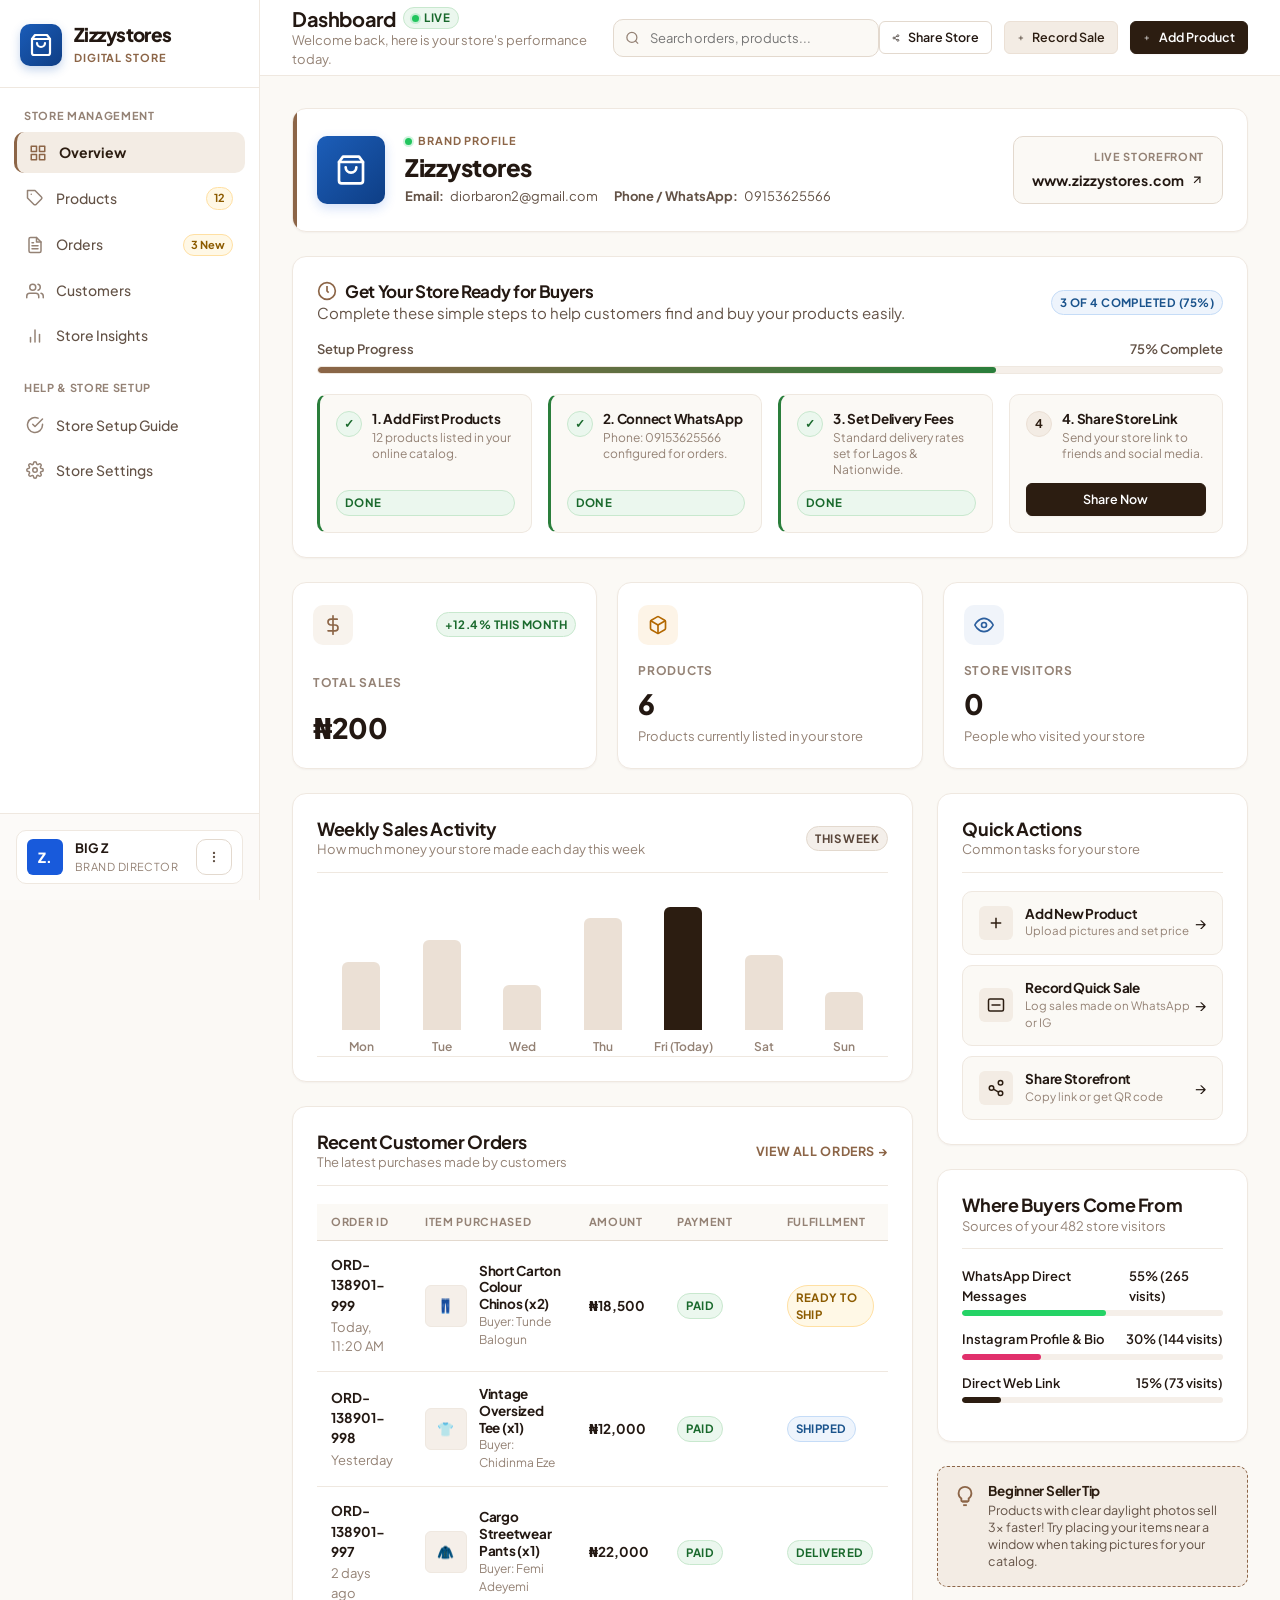
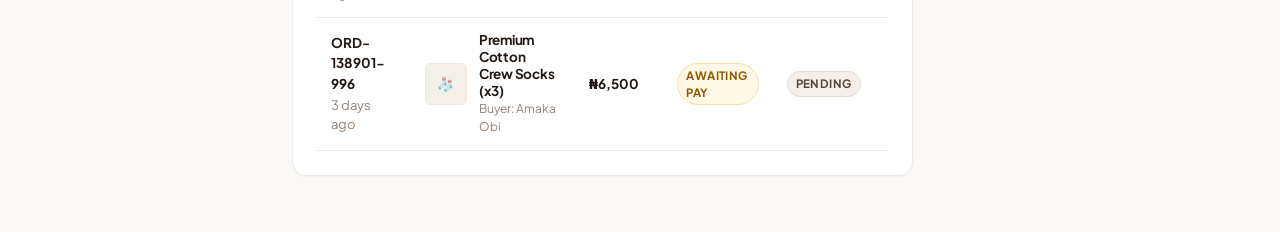
==== commit b8a28315: "Add dashboard cards and layout updates" ====
--- a/index.html
+++ b/index.html
@@ -20,16 +20,16 @@
 </head>
 <body>
 
-  <!-- Pure CSS Tab Routing Radio Controls -->
-  <input type="radio" name="dashboard-tab" id="tab-overview" class="tab-radio" checked>
-  <input type="radio" name="dashboard-tab" id="tab-products" class="tab-radio">
-  <input type="radio" name="dashboard-tab" id="tab-orders" class="tab-radio">
-  <input type="radio" name="dashboard-tab" id="tab-customers" class="tab-radio">
-  <input type="radio" name="dashboard-tab" id="tab-insights" class="tab-radio">
-  <input type="radio" name="dashboard-tab" id="tab-guide" class="tab-radio">
-  <input type="radio" name="dashboard-tab" id="tab-settings" class="tab-radio">
-
   <div class="app-container">
+
+    <!-- Pure CSS Tab Routing Radio Controls -->
+    <input type="radio" name="dashboard-tab" id="tab-overview" class="tab-radio" checked>
+    <input type="radio" name="dashboard-tab" id="tab-products" class="tab-radio">
+    <input type="radio" name="dashboard-tab" id="tab-orders" class="tab-radio">
+    <input type="radio" name="dashboard-tab" id="tab-customers" class="tab-radio">
+    <input type="radio" name="dashboard-tab" id="tab-insights" class="tab-radio">
+    <input type="radio" name="dashboard-tab" id="tab-guide" class="tab-radio">
+    <input type="radio" name="dashboard-tab" id="tab-settings" class="tab-radio">
 
     <!-- ====================================================================
          Sidebar Navigation
@@ -355,92 +355,65 @@
             </div>
           </div>
 
-          <!-- Primary Metric Cards (4 Beginner-Friendly Cards) -->
+          <!-- Summary Cards (3-Card Responsive Grid) -->
           <div class="metrics-grid">
             
             <!-- Card 1: Total Sales -->
             <div class="metric-card metric-sales">
               <div class="metric-card-top">
-                <div class="metric-icon-box">
-                  <svg viewBox="0 0 24 24" fill="none" stroke="currentColor" stroke-width="2">
+                <div class="metric-icon-box" aria-hidden="true">
+                  <svg viewBox="0 0 24 24" fill="none" stroke="currentColor" stroke-width="2" stroke-linecap="round" stroke-linejoin="round">
                     <line x1="12" y1="1" x2="12" y2="23"></line>
                     <path d="M17 5H9.5a3.5 3.5 0 0 0 0 7h5a3.5 3.5 0 0 1 0 7H6"></path>
                   </svg>
                 </div>
-                <span class="badge badge-success">+18.4% this month</span>
+                <span class="badge badge-success">+12.4% this month</span>
               </div>
               <div class="metric-label-group">
                 <span class="metric-title">Total Sales</span>
-                <p class="metric-explain">Money made from completed orders</p>
               </div>
               <div class="metric-value-row">
-                <span class="metric-number"><span class="currency-symbol">₦</span>145,200</span>
-                <span class="metric-subtag">🟢 14 paid orders</span>
-              </div>
-            </div>
-
-            <!-- Card 2: Products Listed -->
+                <span class="metric-number"><span class="currency-symbol">₦</span>200</span>
+              </div>
+            </div>
+
+            <!-- Card 2: Products -->
             <div class="metric-card metric-products">
               <div class="metric-card-top">
-                <div class="metric-icon-box">
-                  <svg viewBox="0 0 24 24" fill="none" stroke="currentColor" stroke-width="2">
+                <div class="metric-icon-box" aria-hidden="true">
+                  <svg viewBox="0 0 24 24" fill="none" stroke="currentColor" stroke-width="2" stroke-linecap="round" stroke-linejoin="round">
                     <path d="M21 16V8a2 2 0 0 0-1-1.73l-7-4a2 2 0 0 0-2 0l-7 4A2 2 0 0 0 3 8v8a2 2 0 0 0 1 1.73l7 4a2 2 0 0 0 2 0l7-4A2 2 0 0 0 21 16z"></path>
+                    <polyline points="3.27 6.96 12 12.01 20.73 6.96"></polyline>
+                    <line x1="12" y1="22.08" x2="12" y2="12"></line>
                   </svg>
                 </div>
-                <span class="badge badge-warning">2 Low in Stock</span>
               </div>
               <div class="metric-label-group">
                 <span class="metric-title">Products</span>
-                <p class="metric-explain">Items currently listed in your store</p>
               </div>
               <div class="metric-value-row">
-                <span class="metric-number">12</span>
-                <span class="text-subtle-hint">10 In Stock</span>
-              </div>
+                <span class="metric-number">6</span>
+              </div>
+              <p class="metric-supporting-text">Products currently listed in your store</p>
             </div>
 
             <!-- Card 3: Store Visitors -->
             <div class="metric-card metric-visitors">
               <div class="metric-card-top">
-                <div class="metric-icon-box">
-                  <svg viewBox="0 0 24 24" fill="none" stroke="currentColor" stroke-width="2">
+                <div class="metric-icon-box" aria-hidden="true">
+                  <svg viewBox="0 0 24 24" fill="none" stroke="currentColor" stroke-width="2" stroke-linecap="round" stroke-linejoin="round">
                     <path d="M1 12s4-8 11-8 11 8 11 8-4 8-11 8-11-8-11-8z"></path>
                     <circle cx="12" cy="12" r="3"></circle>
                   </svg>
                 </div>
-                <span class="badge badge-info">+34 this week</span>
               </div>
               <div class="metric-label-group">
                 <span class="metric-title">Store Visitors</span>
-                <p class="metric-explain">People who viewed your online store</p>
               </div>
               <div class="metric-value-row">
-                <span class="metric-number">482</span>
-                <span class="text-subtle-hint">72% mobile buyers</span>
-              </div>
-            </div>
-
-            <!-- Card 4: Orders to Ship -->
-            <div class="metric-card metric-orders">
-              <div class="metric-card-top">
-                <div class="metric-icon-box">
-                  <svg viewBox="0 0 24 24" fill="none" stroke="currentColor" stroke-width="2">
-                    <rect x="1" y="3" width="15" height="13"></rect>
-                    <polygon points="16 8 20 8 23 11 23 16 16 16 16 8"></polygon>
-                    <circle cx="5.5" cy="18.5" r="2.5"></circle>
-                    <circle cx="18.5" cy="18.5" r="2.5"></circle>
-                  </svg>
-                </div>
-                <span class="badge badge-warning">Action Needed</span>
-              </div>
-              <div class="metric-label-group">
-                <span class="metric-title">Orders to Ship</span>
-                <p class="metric-explain">Paid orders waiting to be packed</p>
-              </div>
-              <div class="metric-value-row">
-                <span class="metric-number">3</span>
-                <span class="text-subtle-hint">Ready for dispatch</span>
-              </div>
+                <span class="metric-number">0</span>
+              </div>
+              <p class="metric-supporting-text">People who visited your store</p>
             </div>
 
           </div>
@@ -1038,7 +1011,7 @@
              VIEW 5: STORE INSIGHTS
              ==================================================================== -->
         <section id="view-insights" class="view-section">
-          <div class="metrics-grid">
+          <div class="metrics-grid metrics-grid-4">
             <div class="metric-card">
               <div class="metric-label-group">
                 <span class="metric-title">Average Order Value</span>
--- a/css/layout.css
+++ b/css/layout.css
@@ -309,23 +309,37 @@
 
 /* Radio Checked -> View Visibility */
 #tab-overview:checked ~ .main-wrapper #view-overview,
+#tab-overview:checked ~ .app-container .main-wrapper #view-overview,
 #tab-products:checked ~ .main-wrapper #view-products,
+#tab-products:checked ~ .app-container .main-wrapper #view-products,
 #tab-orders:checked ~ .main-wrapper #view-orders,
+#tab-orders:checked ~ .app-container .main-wrapper #view-orders,
 #tab-customers:checked ~ .main-wrapper #view-customers,
+#tab-customers:checked ~ .app-container .main-wrapper #view-customers,
 #tab-insights:checked ~ .main-wrapper #view-insights,
+#tab-insights:checked ~ .app-container .main-wrapper #view-insights,
 #tab-guide:checked ~ .main-wrapper #view-guide,
-#tab-settings:checked ~ .main-wrapper #view-settings {
+#tab-guide:checked ~ .app-container .main-wrapper #view-guide,
+#tab-settings:checked ~ .main-wrapper #view-settings,
+#tab-settings:checked ~ .app-container .main-wrapper #view-settings {
   display: block;
 }
 
 /* Radio Checked -> Sidebar Active Highlight */
 #tab-overview:checked ~ .sidebar .nav-item[for="tab-overview"],
+#tab-overview:checked ~ .app-container .sidebar .nav-item[for="tab-overview"],
 #tab-products:checked ~ .sidebar .nav-item[for="tab-products"],
+#tab-products:checked ~ .app-container .sidebar .nav-item[for="tab-products"],
 #tab-orders:checked ~ .sidebar .nav-item[for="tab-orders"],
+#tab-orders:checked ~ .app-container .sidebar .nav-item[for="tab-orders"],
 #tab-customers:checked ~ .sidebar .nav-item[for="tab-customers"],
+#tab-customers:checked ~ .app-container .sidebar .nav-item[for="tab-customers"],
 #tab-insights:checked ~ .sidebar .nav-item[for="tab-insights"],
+#tab-insights:checked ~ .app-container .sidebar .nav-item[for="tab-insights"],
 #tab-guide:checked ~ .sidebar .nav-item[for="tab-guide"],
-#tab-settings:checked ~ .sidebar .nav-item[for="tab-settings"] {
+#tab-guide:checked ~ .app-container .sidebar .nav-item[for="tab-guide"],
+#tab-settings:checked ~ .sidebar .nav-item[for="tab-settings"],
+#tab-settings:checked ~ .app-container .sidebar .nav-item[for="tab-settings"] {
   background: var(--brand-accent-subtle);
   color: var(--brand-primary);
   font-weight: 700;
@@ -333,11 +347,18 @@
 }
 
 #tab-overview:checked ~ .sidebar .nav-item[for="tab-overview"] .nav-icon,
+#tab-overview:checked ~ .app-container .sidebar .nav-item[for="tab-overview"] .nav-icon,
 #tab-products:checked ~ .sidebar .nav-item[for="tab-products"] .nav-icon,
+#tab-products:checked ~ .app-container .sidebar .nav-item[for="tab-products"] .nav-icon,
 #tab-orders:checked ~ .sidebar .nav-item[for="tab-orders"] .nav-icon,
+#tab-orders:checked ~ .app-container .sidebar .nav-item[for="tab-orders"] .nav-icon,
 #tab-customers:checked ~ .sidebar .nav-item[for="tab-customers"] .nav-icon,
+#tab-customers:checked ~ .app-container .sidebar .nav-item[for="tab-customers"] .nav-icon,
 #tab-insights:checked ~ .sidebar .nav-item[for="tab-insights"] .nav-icon,
+#tab-insights:checked ~ .app-container .sidebar .nav-item[for="tab-insights"] .nav-icon,
 #tab-guide:checked ~ .sidebar .nav-item[for="tab-guide"] .nav-icon,
-#tab-settings:checked ~ .sidebar .nav-item[for="tab-settings"] .nav-icon {
+#tab-guide:checked ~ .app-container .sidebar .nav-item[for="tab-guide"] .nav-icon,
+#tab-settings:checked ~ .sidebar .nav-item[for="tab-settings"] .nav-icon,
+#tab-settings:checked ~ .app-container .sidebar .nav-item[for="tab-settings"] .nav-icon {
   color: var(--brand-accent);
 }
--- a/css/components.css
+++ b/css/components.css
@@ -385,13 +385,17 @@
 }
 
 /* ==========================================================================
-   Primary Metrics 4-Card Grid
+   Summary Metrics Grid & Cards
    ========================================================================== */
 .metrics-grid {
   display: grid;
-  grid-template-columns: repeat(4, 1fr);
+  grid-template-columns: repeat(3, 1fr);
   gap: 20px;
   margin-bottom: 24px;
+}
+
+.metrics-grid-4 {
+  grid-template-columns: repeat(4, 1fr);
 }
 
 .metric-card {
@@ -417,6 +421,7 @@
   align-items: center;
   justify-content: space-between;
   margin-bottom: 12px;
+  min-height: 40px;
 }
 
 .metric-icon-box {
@@ -478,6 +483,13 @@
   display: flex;
   align-items: center;
   gap: 3px;
+}
+
+.metric-supporting-text {
+  font-size: 0.8125rem;
+  color: var(--text-muted);
+  line-height: 1.4;
+  margin-top: 8px;
 }
 
 /* ==========================================================================
--- a/css/responsive.css
+++ b/css/responsive.css
@@ -41,10 +41,15 @@
 
 /* Mobile Bottom Nav Active States */
 #tab-overview:checked ~ .mobile-bottom-nav .mobile-nav-btn[for="tab-overview"],
+#tab-overview:checked ~ .app-container .mobile-bottom-nav .mobile-nav-btn[for="tab-overview"],
 #tab-products:checked ~ .mobile-bottom-nav .mobile-nav-btn[for="tab-products"],
+#tab-products:checked ~ .app-container .mobile-bottom-nav .mobile-nav-btn[for="tab-products"],
 #tab-orders:checked ~ .mobile-bottom-nav .mobile-nav-btn[for="tab-orders"],
+#tab-orders:checked ~ .app-container .mobile-bottom-nav .mobile-nav-btn[for="tab-orders"],
 #tab-customers:checked ~ .mobile-bottom-nav .mobile-nav-btn[for="tab-customers"],
-#tab-insights:checked ~ .mobile-bottom-nav .mobile-nav-btn[for="tab-insights"] {
+#tab-customers:checked ~ .app-container .mobile-bottom-nav .mobile-nav-btn[for="tab-customers"],
+#tab-insights:checked ~ .mobile-bottom-nav .mobile-nav-btn[for="tab-insights"],
+#tab-insights:checked ~ .app-container .mobile-bottom-nav .mobile-nav-btn[for="tab-insights"] {
   color: var(--brand-accent);
   font-weight: 700;
 }
@@ -59,7 +64,12 @@
     padding: 24px;
   }
 
-  .metrics-grid,
+  .metrics-grid {
+    grid-template-columns: repeat(3, 1fr);
+    gap: 16px;
+  }
+
+  .metrics-grid-4,
   .setup-steps-grid {
     grid-template-columns: repeat(2, 1fr);
     gap: 16px;
@@ -137,8 +147,9 @@
     justify-content: space-between;
   }
 
-  .metrics-grid {
-    grid-template-columns: 1fr 1fr;
+  .metrics-grid,
+  .metrics-grid-4 {
+    grid-template-columns: 1fr;
     gap: 12px;
     margin-bottom: 20px;
   }
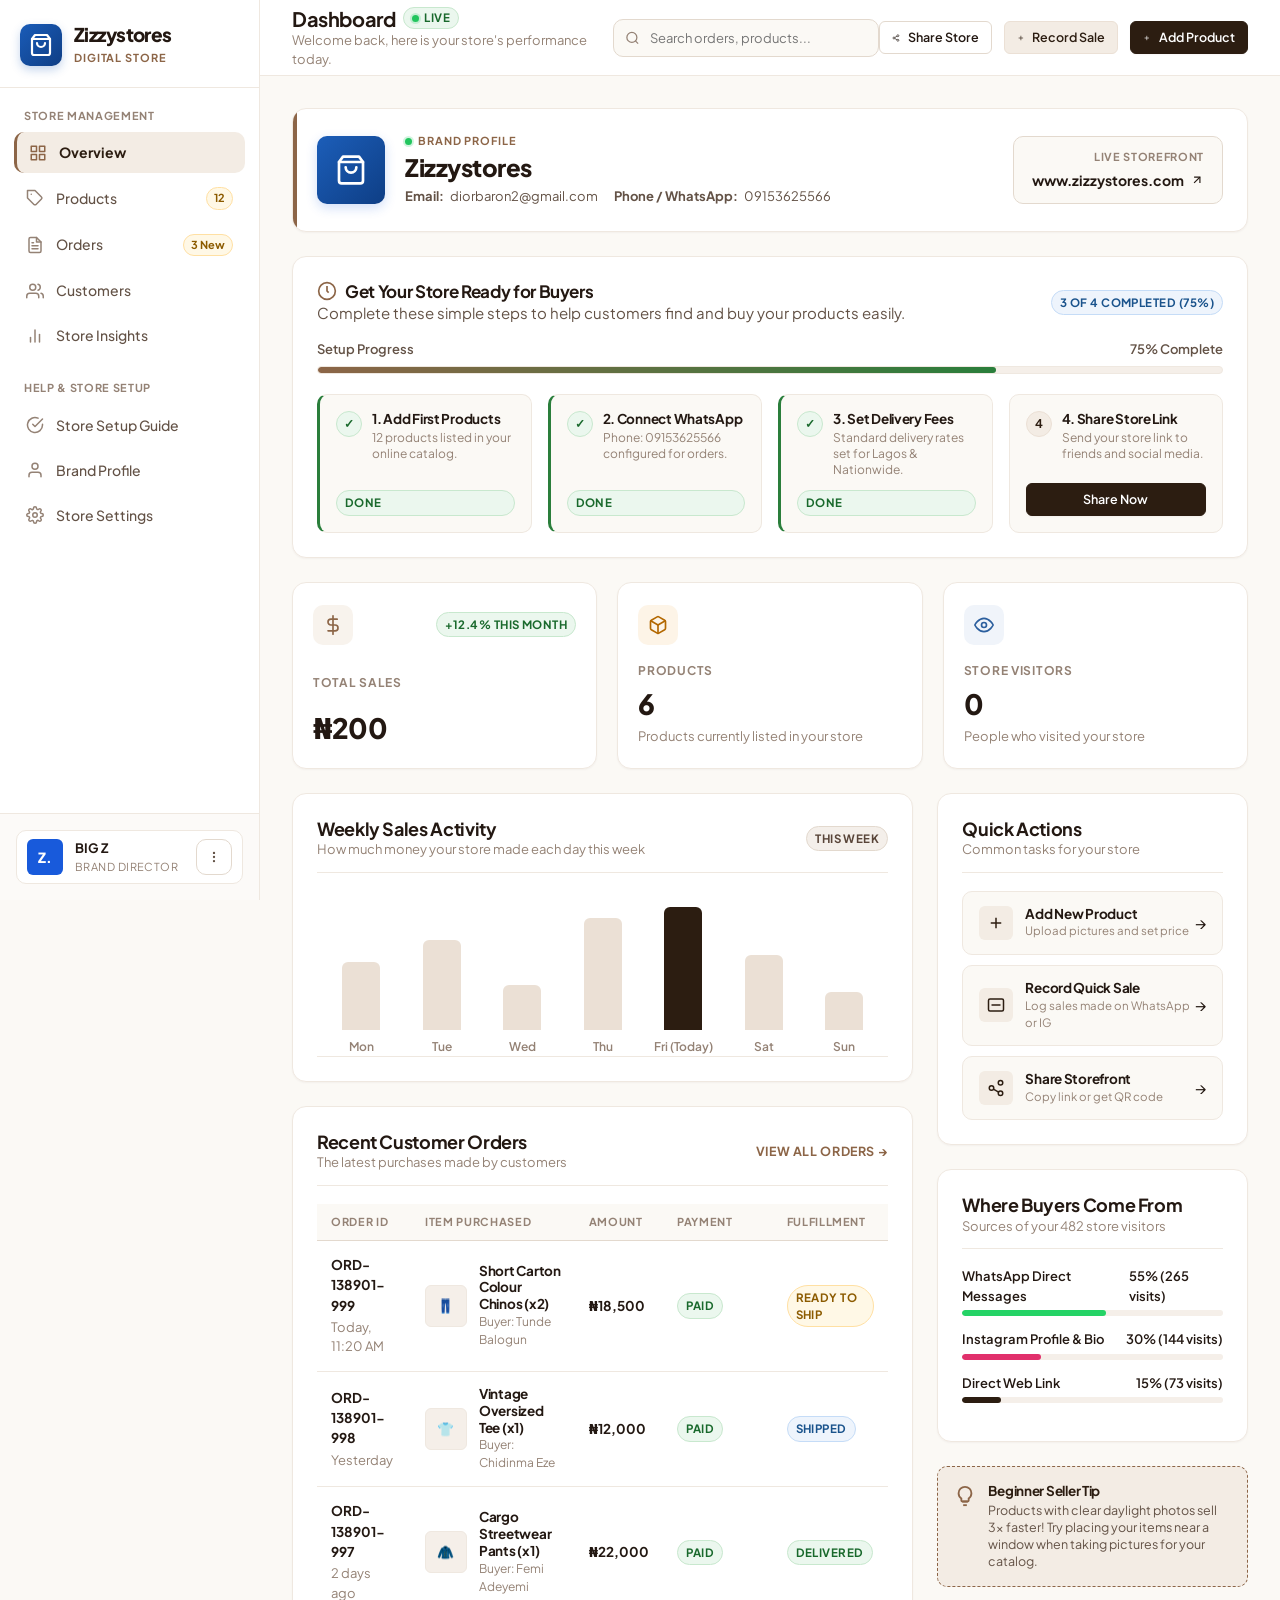
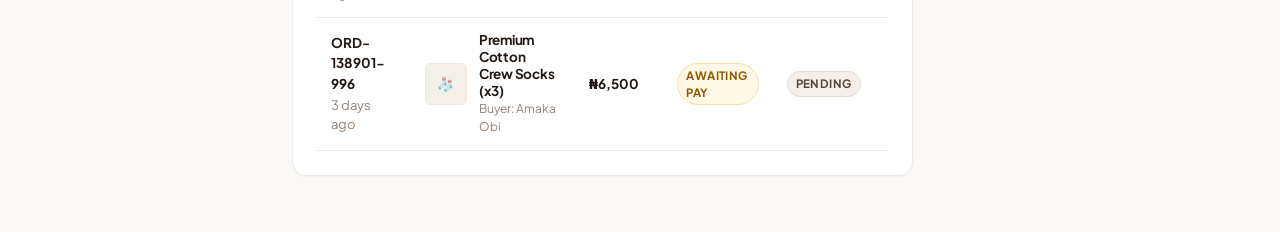
==== commit 4929fe43: "add new webpage" ====
--- a/index.html
+++ b/index.html
@@ -142,6 +142,17 @@
               </label>
             </li>
             <li>
+              <a href="brand profile.html" class="nav-item" tabindex="0">
+                <span class="nav-item-content">
+                  <svg class="nav-icon" viewBox="0 0 24 24" fill="none" stroke="currentColor" stroke-width="2" stroke-linecap="round" stroke-linejoin="round">
+                    <path d="M20 21v-2a4 4 0 0 0-4-4H8a4 4 0 0 0-4 4v2"></path>
+                    <circle cx="12" cy="7" r="4"></circle>
+                  </svg>
+                  <span>Brand Profile</span>
+                </span>
+              </a>
+            </li>
+            <li>
               <label for="tab-settings" class="nav-item" tabindex="0">
                 <span class="nav-item-content">
                   <svg class="nav-icon" viewBox="0 0 24 24" fill="none" stroke="currentColor" stroke-width="2" stroke-linecap="round" stroke-linejoin="round">
--- a/css/components.css
+++ b/css/components.css
@@ -936,3 +936,231 @@
   justify-content: flex-end;
   gap: 12px;
 }
+
+/* ==========================================================================
+   Brand Profile Specific Components
+   ========================================================================== */
+
+/* Active Page Class for Direct Navigation (when not using pure radio) */
+.nav-item.active-page {
+  background: var(--brand-accent-subtle);
+  color: var(--brand-primary);
+  font-weight: 700;
+  border-left: 3px solid var(--brand-accent);
+}
+
+.nav-item.active-page .nav-icon {
+  color: var(--brand-accent);
+}
+
+/* 2-Column Form Grid */
+.form-grid-2col {
+  display: grid;
+  grid-template-columns: 1fr 1fr;
+  gap: 16px;
+}
+
+.form-label-caps {
+  display: block;
+  font-size: 0.6875rem;
+  font-weight: 800;
+  text-transform: uppercase;
+  letter-spacing: 0.06em;
+  color: var(--text-muted);
+  margin-bottom: 6px;
+}
+
+/* Profile Completion Card */
+.profile-completion-card {
+  background: #FFFFFF;
+  border: 1px solid var(--border-subtle);
+  border-radius: var(--radius-lg);
+  padding: 22px 24px;
+  margin-bottom: 24px;
+  box-shadow: var(--shadow-xs);
+}
+
+.completion-header {
+  display: flex;
+  align-items: center;
+  justify-content: space-between;
+  margin-bottom: 12px;
+}
+
+.completion-title {
+  font-size: 0.75rem;
+  font-weight: 800;
+  text-transform: uppercase;
+  letter-spacing: 0.08em;
+  color: var(--text-primary);
+  display: flex;
+  align-items: center;
+  gap: 8px;
+}
+
+.completion-percentage {
+  font-size: 0.9375rem;
+  font-weight: 800;
+  color: var(--brand-accent);
+}
+
+.completion-pills-wrap {
+  display: flex;
+  flex-wrap: wrap;
+  gap: 8px;
+  margin-top: 16px;
+}
+
+.completion-pill {
+  display: inline-flex;
+  align-items: center;
+  gap: 5px;
+  padding: 4px 10px;
+  border-radius: var(--radius-full);
+  font-size: 0.75rem;
+  font-weight: 600;
+  background: var(--bg-canvas);
+  color: var(--text-muted);
+  border: 1px solid var(--border-default);
+  transition: all var(--transition-fast);
+}
+
+.completion-pill.completed {
+  background: var(--status-success-bg);
+  color: var(--status-success-text);
+  border-color: var(--status-success-border);
+  font-weight: 700;
+}
+
+.completion-pill .pill-icon {
+  font-size: 0.75rem;
+}
+
+/* Store Banner Preview Card */
+.banner-preview-box {
+  width: 100%;
+  height: 200px;
+  border-radius: var(--radius-md);
+  border: 2px dashed var(--border-default);
+  background: linear-gradient(135deg, #2C1D11 0%, #4A3320 50%, #8C6547 100%);
+  position: relative;
+  overflow: hidden;
+  display: flex;
+  flex-direction: column;
+  align-items: center;
+  justify-content: center;
+  color: #FFFFFF;
+  margin-bottom: 14px;
+  transition: all var(--transition-fast);
+}
+
+.banner-preview-box:hover {
+  border-color: var(--brand-accent-light);
+}
+
+.banner-overlay-content {
+  position: absolute;
+  inset: 0;
+  background: rgba(35, 24, 18, 0.45);
+  display: flex;
+  flex-direction: column;
+  align-items: center;
+  justify-content: center;
+  gap: 8px;
+  padding: 16px;
+  text-align: center;
+}
+
+.banner-store-title {
+  font-size: 1.5rem;
+  font-weight: 800;
+  color: #FFFFFF;
+  letter-spacing: -0.02em;
+  text-shadow: 0 2px 8px rgba(0, 0, 0, 0.4);
+}
+
+.banner-store-tag {
+  font-size: 0.75rem;
+  font-weight: 600;
+  color: #F3ECE4;
+  letter-spacing: 0.05em;
+  text-transform: uppercase;
+  background: rgba(255, 255, 255, 0.18);
+  padding: 2px 10px;
+  border-radius: var(--radius-full);
+  backdrop-filter: blur(4px);
+}
+
+.banner-actions-row {
+  display: flex;
+  align-items: center;
+  justify-content: space-between;
+  flex-wrap: wrap;
+  gap: 12px;
+}
+
+/* Brand Logo Box */
+.logo-preview-wrapper {
+  display: flex;
+  flex-direction: column;
+  align-items: center;
+  text-align: center;
+  padding: 12px 0 6px 0;
+  gap: 14px;
+}
+
+.logo-display-box {
+  width: 96px;
+  height: 96px;
+  background: linear-gradient(135deg, #1C5EB9 0%, #0E3E85 100%);
+  border-radius: var(--radius-lg);
+  display: flex;
+  align-items: center;
+  justify-content: center;
+  color: #FFFFFF;
+  box-shadow: 0 6px 18px rgba(24, 90, 219, 0.25);
+  border: 3px solid #FFFFFF;
+  font-size: 2.25rem;
+  font-weight: 800;
+}
+
+/* Payout Subaccount Box */
+.payout-status-card {
+  padding: 16px;
+  background: var(--bg-canvas);
+  border: 1px solid var(--border-default);
+  border-radius: var(--radius-md);
+  margin-bottom: 16px;
+}
+
+.payout-status-top {
+  display: flex;
+  align-items: center;
+  justify-content: space-between;
+  margin-bottom: 8px;
+}
+
+.payout-label {
+  font-size: 0.6875rem;
+  font-weight: 800;
+  text-transform: uppercase;
+  letter-spacing: 0.06em;
+  color: var(--text-muted);
+}
+
+.payout-desc {
+  font-size: 0.8125rem;
+  color: var(--text-secondary);
+  line-height: 1.45;
+}
+
+/* Bottom Floating Save Bar (Optional clean action row) */
+.form-bottom-actions {
+  display: flex;
+  align-items: center;
+  justify-content: flex-end;
+  gap: 12px;
+  padding-top: 16px;
+  margin-top: 8px;
+  border-top: 1px solid var(--border-subtle);
+}
--- a/css/responsive.css
+++ b/css/responsive.css
@@ -177,6 +177,19 @@
     gap: 10px;
   }
 
+  .form-grid-2col {
+    grid-template-columns: 1fr;
+    gap: 12px;
+  }
+
+  .banner-preview-box {
+    height: 160px;
+  }
+
+  .banner-store-title {
+    font-size: 1.25rem;
+  }
+
   .modal-overlay {
     padding: 12px;
     align-items: flex-end;
